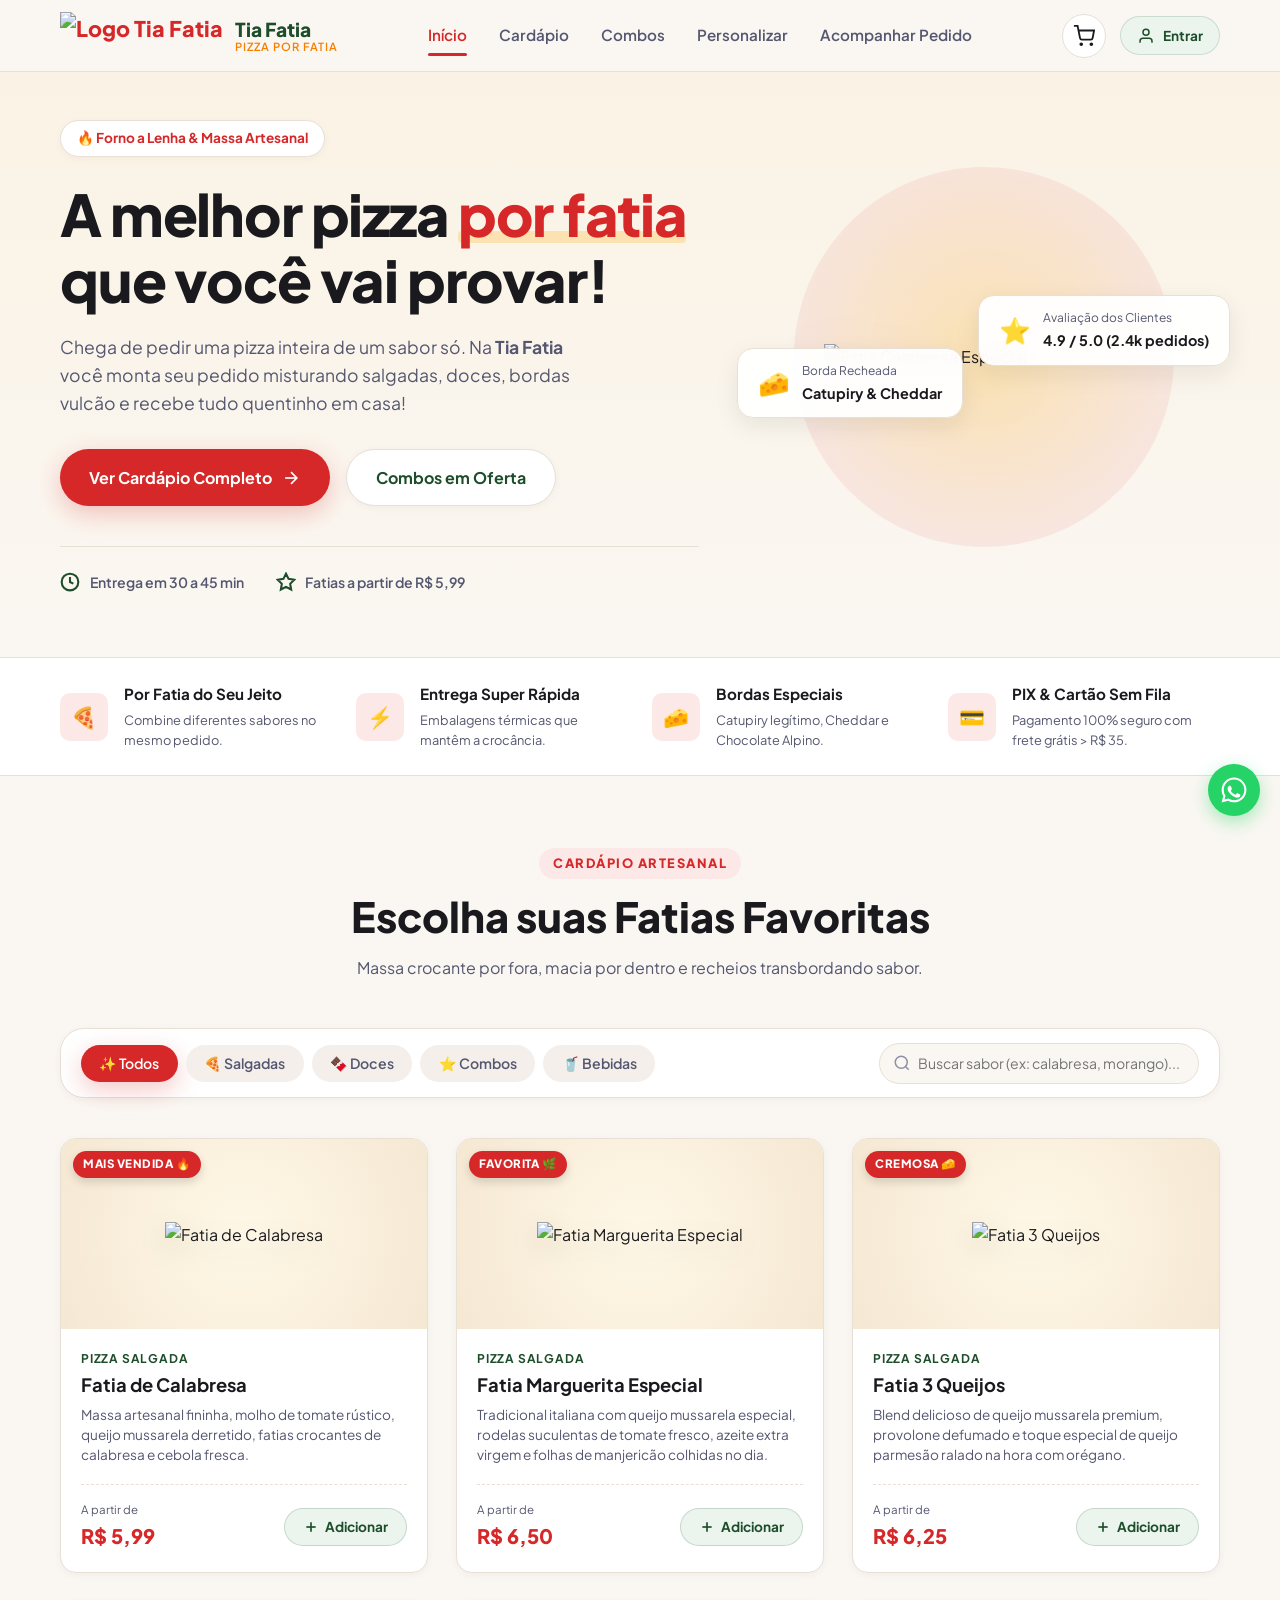
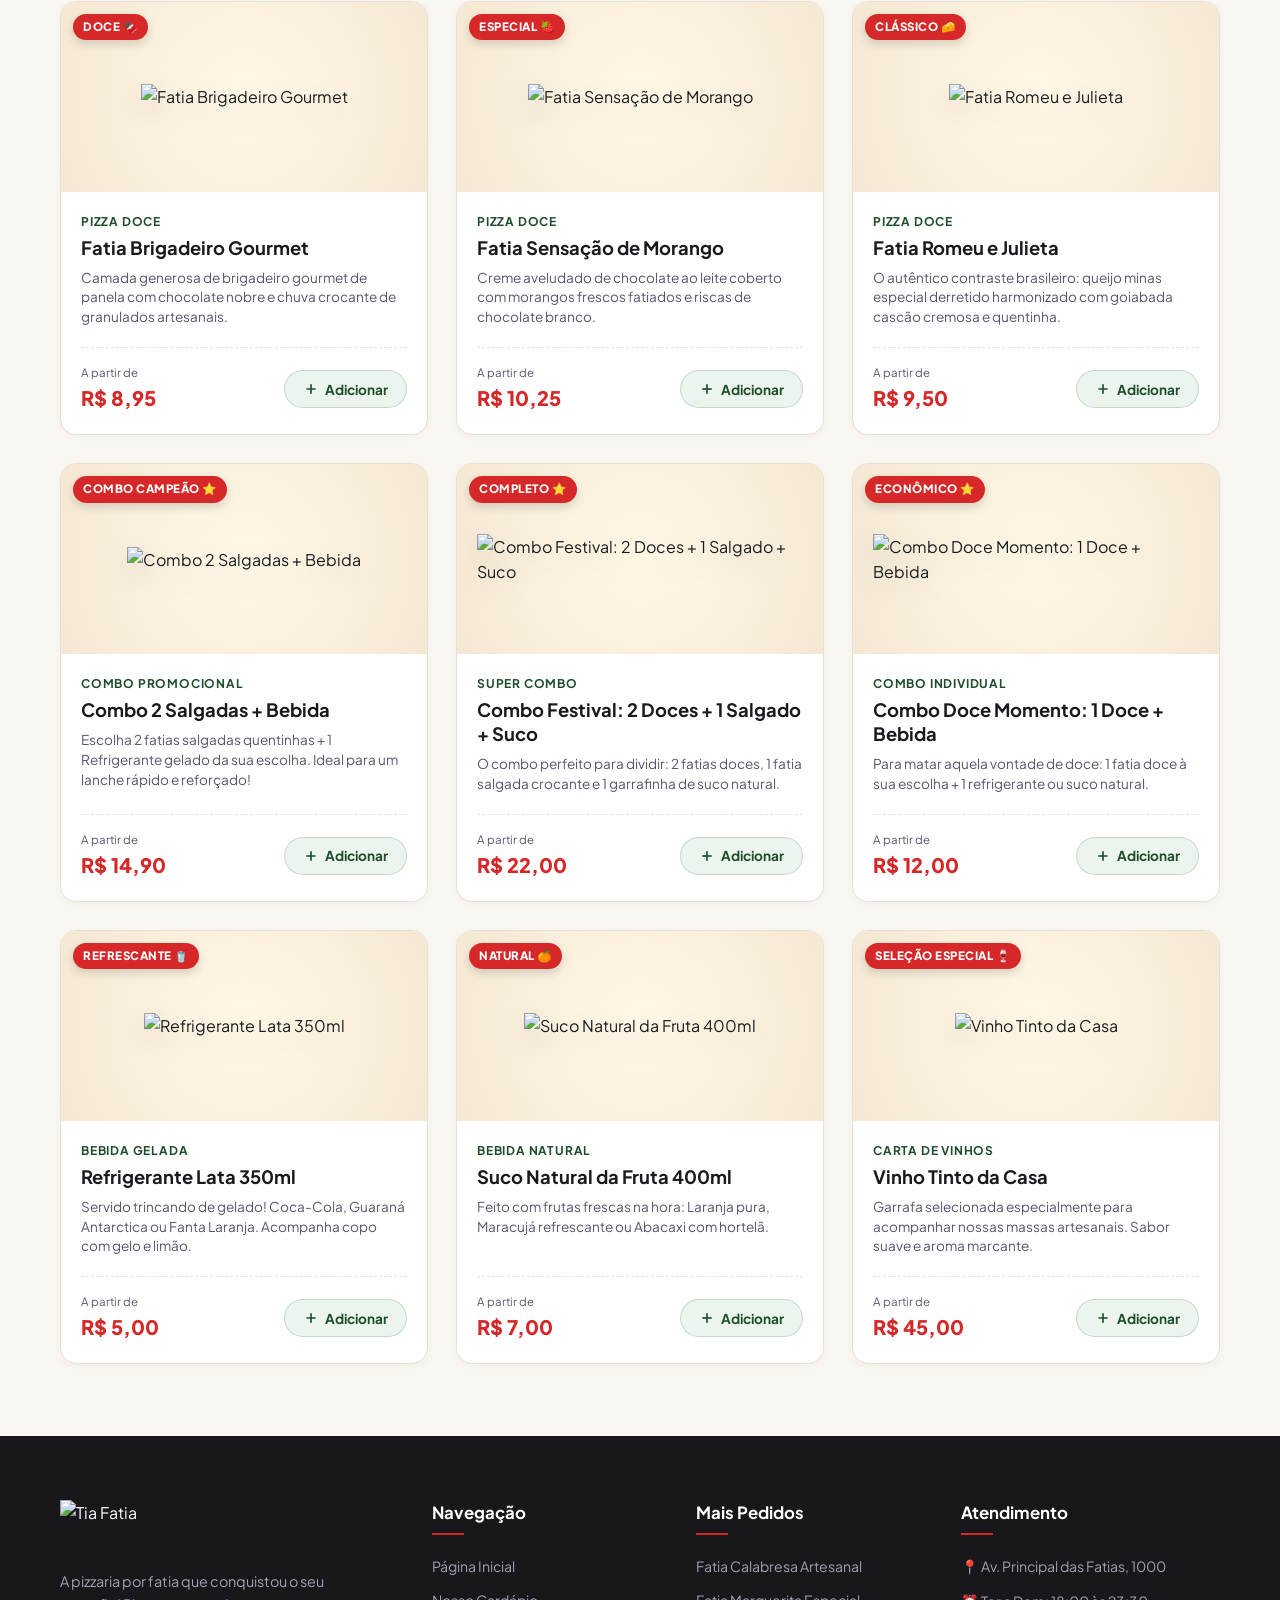
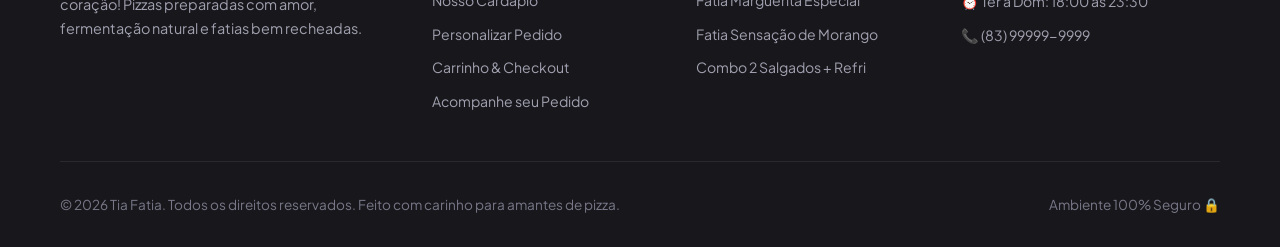
==== index.html @ 49b5a7ed "versão 2.0" ====
<!DOCTYPE html>
<html lang="pt-BR">
<head>
    <meta charset="UTF-8">
    <meta name="viewport" content="width=device-width, initial-scale=1.0, maximum-scale=5.0">
    <meta name="theme-color" content="#D62828">
    <meta name="description" content="Tia Fatia - A melhor pizza vendida por fatia! Prática, saborosa e com ingredientes selecionados. Peça online!">
    
    <title>Tia Fatia 🍕 | Pizzaria por Fatia Artesanal</title>
    
    <!-- Favicon Original Preservado -->
    <link rel="icon" href="img/Tia-fatia-logo.png" type="image/png">
    
    <!-- Google Fonts -->
    <link rel="preconnect" href="https://fonts.googleapis.com">
    <link rel="preconnect" href="https://fonts.gstatic.com" crossorigin>
    <link href="https://fonts.googleapis.com/css2?family=Plus+Jakarta+Sans:wght@400;500;600;700;800&family=Playfair+Display:wght@700&display=swap" rel="stylesheet">
    
    <!-- Estilos do Novo Design System -->
    <link rel="stylesheet" href="style.css">
</head>
<body>

    <!-- NAVBAR HEADER MODERNA (STICKY & GLASS) -->
    <header class="header-nav">
        <div class="nav-container">
            <!-- Brand / Logo Original -->
            <a href="index.html" class="nav-brand">
                <img src="img/logoS.png" alt="Logo Tia Fatia" class="brand-logo">
                <span>
                    Tia Fatia
                    <small>Pizza por Fatia</small>
                </span>
            </a>

            <!-- Navegação Desktop -->
            <nav class="nav-links">
                <a href="#inicio" class="active">Início</a>
                <a href="#cardapio">Cardápio</a>
                <a href="#combos">Combos</a>
                <a href="pedido.html">Personalizar</a>
                <a href="entregas.html">Acompanhar Pedido</a>
            </nav>

            <!-- Ações: Carrinho & Login -->
            <div class="nav-actions">
                <!-- Botão de Carrinho com Badge Reativo -->
                <button class="btn-icon" onclick="toggleCartDrawer()" title="Ver Carrinho" aria-label="Abrir Carrinho">
                    <svg width="22" height="22" viewBox="0 0 24 24" fill="none" stroke="currentColor" stroke-width="2">
                        <circle cx="9" cy="21" r="1"></circle>
                        <circle cx="20" cy="21" r="1"></circle>
                        <path d="M1 1h4l2.68 13.39a2 2 0 0 0 2 1.61h9.72a2 2 0 0 0 2-1.61L23 6H6"></path>
                    </svg>
                    <span class="cart-badge" style="display: none;">0</span>
                </button>

                <!-- Botão de Login / Usuário -->
                <a href="login.html" id="navUserBtn" class="btn-user-profile">
                    <svg width="18" height="18" viewBox="0 0 24 24" fill="none" stroke="currentColor" stroke-width="2">
                        <path d="M20 21v-2a4 4 0 0 0-4-4H8a4 4 0 0 0-4 4v2"></path>
                        <circle cx="12" cy="7" r="4"></circle>
                    </svg>
                    <span>Entrar</span>
                </a>
            </div>
        </div>
    </header>

    <!-- HERO SECTION MODERNA & VIBRANTE -->
    <section class="hero-section" id="inicio">
        <div class="container">
            <div class="hero-grid">
                <!-- Coluna de Texto e Chamadas -->
                <div class="hero-content">
                    <div class="hero-badge">
                        <span>🔥 Forno a Lenha & Massa Artesanal</span>
                    </div>
                    <h1 class="hero-title">
                        A melhor pizza <span class="highlight">por fatia</span> que você vai provar!
                    </h1>
                    <p class="hero-subtitle">
                        Chega de pedir uma pizza inteira de um sabor só. Na <strong>Tia Fatia</strong> você monta seu pedido misturando salgadas, doces, bordas vulcão e recebe tudo quentinho em casa!
                    </p>
                    <div class="hero-buttons">
                        <a href="#cardapio" class="btn-primary">
                            <span>Ver Cardápio Completo</span>
                            <svg width="20" height="20" viewBox="0 0 24 24" fill="none" stroke="currentColor" stroke-width="2">
                                <line x1="5" y1="12" x2="19" y2="12"></line>
                                <polyline points="12 5 19 12 12 19"></polyline>
                            </svg>
                        </a>
                        <a href="#combos" class="btn-secondary">
                            <span>Combos em Oferta</span>
                        </a>
                    </div>
                    <div class="hero-features">
                        <div class="hero-feature-item">
                            <svg width="20" height="20" viewBox="0 0 24 24" fill="none" stroke="currentColor" stroke-width="2.5">
                                <circle cx="12" cy="12" r="10"></circle>
                                <polyline points="12 6 12 12 16 14"></polyline>
                            </svg>
                            <span>Entrega em 30 a 45 min</span>
                        </div>
                        <div class="hero-feature-item">
                            <svg width="20" height="20" viewBox="0 0 24 24" fill="none" stroke="currentColor" stroke-width="2.5">
                                <path d="M12 2l3.09 6.26L22 9.27l-5 4.87 1.18 6.88L12 17.77l-6.18 3.25L7 14.14 2 9.27l6.91-1.01L12 2z"></path>
                            </svg>
                            <span>Fatias a partir de R$ 5,99</span>
                        </div>
                    </div>
                </div>

                <!-- Coluna Visual com Animação da Logo e Fatia -->
                <div class="hero-image-wrap">
                    <div class="hero-circle-bg"></div>
                    <img src="img/fatia_calabresa.png" alt="Fatia Calabresa Especial" class="hero-main-img">
                    
                    <!-- Cards Flutuantes com Micro-Interações -->
                    <div class="floating-card card-1">
                        <span class="floating-card-icon">🧀</span>
                        <div class="floating-card-text">
                            <p>Borda Recheada</p>
                            <strong>Catupiry & Cheddar</strong>
                        </div>
                    </div>

                    <div class="floating-card card-2">
                        <span class="floating-card-icon">⭐</span>
                        <div class="floating-card-text">
                            <p>Avaliação dos Clientes</p>
                            <strong>4.9 / 5.0 (2.4k pedidos)</strong>
                        </div>
                    </div>
                </div>
            </div>
        </div>
    </section>

    <!-- BARRA DE DIFERENCIAIS / BENEFÍCIOS -->
    <section class="benefits-bar">
        <div class="container">
            <div class="benefits-grid">
                <div class="benefit-card">
                    <div class="benefit-icon">🍕</div>
                    <div class="benefit-info">
                        <h4>Por Fatia do Seu Jeito</h4>
                        <p>Combine diferentes sabores no mesmo pedido.</p>
                    </div>
                </div>
                <div class="benefit-card">
                    <div class="benefit-icon">⚡</div>
                    <div class="benefit-info">
                        <h4>Entrega Super Rápida</h4>
                        <p>Embalagens térmicas que mantêm a crocância.</p>
                    </div>
                </div>
                <div class="benefit-card">
                    <div class="benefit-icon">🧀</div>
                    <div class="benefit-info">
                        <h4>Bordas Especiais</h4>
                        <p>Catupiry legítimo, Cheddar e Chocolate Alpino.</p>
                    </div>
                </div>
                <div class="benefit-card">
                    <div class="benefit-icon">💳</div>
                    <div class="benefit-info">
                        <h4>PIX & Cartão Sem Fila</h4>
                        <p>Pagamento 100% seguro com frete grátis > R$ 35.</p>
                    </div>
                </div>
            </div>
        </div>
    </section>

    <!-- SEÇÃO PRINCIPAL DO CARDÁPIO & FILTROS -->
    <section class="menu-section" id="cardapio">
        <div class="container">
            <div class="section-header">
                <span class="section-tag">Cardápio Artesanal</span>
                <h2 class="section-title">Escolha suas Fatias Favoritas</h2>
                <p class="section-desc">Massa crocante por fora, macia por dentro e recheios transbordando sabor.</p>
            </div>

            <!-- Controles do Cardápio: Categorias & Live Search -->
            <div class="menu-controls">
                <div class="category-tabs">
                    <button class="tab-btn active" data-category="todos">
                        <span>✨ Todos</span>
                    </button>
                    <button class="tab-btn" data-category="salgadas">
                        <span>🍕 Salgadas</span>
                    </button>
                    <button class="tab-btn" data-category="doces">
                        <span>🍫 Doces</span>
                    </button>
                    <button class="tab-btn" data-category="combos" id="combos">
                        <span>⭐ Combos</span>
                    </button>
                    <button class="tab-btn" data-category="bebidas">
                        <span>🥤 Bebidas</span>
                    </button>
                </div>

                <div class="search-box">
                    <svg class="search-icon" width="18" height="18" viewBox="0 0 24 24" fill="none" stroke="currentColor" stroke-width="2">
                        <circle cx="11" cy="11" r="8"></circle>
                        <line x1="21" y1="21" x2="16.65" y2="16.65"></line>
                    </svg>
                    <input type="text" id="searchMenuInput" placeholder="Buscar sabor (ex: calabresa, morango)..." aria-label="Buscar sabor">
                </div>
            </div>

            <!-- Grade de Produtos Dinâmica -->
            <div class="products-grid" id="productsGrid">
                <!-- Renderizado dinamicamente via app.js -->
            </div>
        </div>
    </section>

    <!-- MODAL DE CUSTOMIZAÇÃO DO PRODUTO (BORDA, ADICIONAIS, ETC) -->
    <div class="modal-overlay" id="productModalOverlay">
        <div class="modal-content-card">
            <!-- Cabeçalho do Modal -->
            <div class="modal-header">
                <h3>Personalizar Fatia</h3>
                <button class="btn-close-modal" onclick="closeProductCustomModal()" aria-label="Fechar Modal">✕</button>
            </div>

            <!-- Conteúdo Scrollável -->
            <div class="modal-body-scroll">
                <!-- Resumo do Produto Selecionado -->
                <div class="modal-product-summary">
                    <img id="modalProductImg" src="img/fatia_calabresa.png" alt="Produto" class="modal-product-img">
                    <div class="modal-product-details">
                        <h4 id="modalProductName">Nome do Produto</h4>
                        <p id="modalProductDesc">Descrição dos ingredientes da fatia.</p>
                        <span class="price" id="modalBasePrice">R$ 0,00</span>
                    </div>
                </div>

                <!-- Campos de Personalização exclusivos para Pizzas -->
                <div id="pizzaCustomFields">
                    <!-- Escolha de Borda -->
                    <div class="custom-section">
                        <div class="custom-section-title">
                            <strong>1. Escolha a Borda</strong>
                            <span>Obrigatório</span>
                        </div>
                        <div class="options-list" id="borderOptionsList">
                            <!-- Injetado dinamicamente -->
                        </div>
                    </div>

                    <!-- Escolha de Adicionais Extras -->
                    <div class="custom-section">
                        <div class="custom-section-title">
                            <strong>2. Adicionais Extras</strong>
                            <span>Opcional</span>
                        </div>
                        <div class="options-list additionals-grid" id="additionalsOptionsList">
                            <!-- Injetado dinamicamente -->
                        </div>
                    </div>

                    <!-- Molho de Acompanhamento Cortesia -->
                    <div class="custom-section">
                        <div class="custom-section-title">
                            <strong>3. Molho de Acompanhamento</strong>
                            <span>Cortesia da Casa</span>
                        </div>
                        <div class="options-list" id="sauceOptionsList">
                            <!-- Injetado dinamicamente -->
                        </div>
                    </div>
                </div>

                <!-- Observações -->
                <div class="custom-section">
                    <div class="custom-section-title">
                        <strong>Observações para a Cozinha</strong>
                        <span>Opcional</span>
                    </div>
                    <textarea class="textarea-notes" id="modalNotes" placeholder="Ex: Fatia bem assadinha, tirar a cebola, etc."></textarea>
                </div>
            </div>

            <!-- Rodapé do Modal com Contador e Botão de Adicionar -->
            <div class="modal-footer">
                <div class="qty-control">
                    <button class="qty-btn" onclick="changeCustomQty(-1)">-</button>
                    <span class="qty-number" id="modalCustomQty">1</span>
                    <button class="qty-btn" onclick="changeCustomQty(1)">+</button>
                </div>
                <button class="btn-add-modal" onclick="confirmAddCustomProduct()">
                    <span>Adicionar ao Pedido</span>
                    <strong id="modalAddBtnPrice">R$ 0,00</strong>
                </button>
            </div>
        </div>
    </div>

    <!-- DRAWER LATERAL DO CARRINHO (CART DRAWER) -->
    <div class="cart-drawer-overlay" id="cartDrawerOverlay" onclick="if(event.target === this) toggleCartDrawer()">
        <div class="cart-drawer">
            <!-- Cabeçalho do Drawer -->
            <div class="drawer-header">
                <h3>
                    <svg width="24" height="24" viewBox="0 0 24 24" fill="none" stroke="currentColor" stroke-width="2">
                        <circle cx="9" cy="21" r="1"></circle>
                        <circle cx="20" cy="21" r="1"></circle>
                        <path d="M1 1h4l2.68 13.39a2 2 0 0 0 2 1.61h9.72a2 2 0 0 0 2-1.61L23 6H6"></path>
                    </svg>
                    Seu Pedido
                </h3>
                <button class="btn-close-modal" onclick="toggleCartDrawer()">✕</button>
            </div>

            <!-- Barra de Frete Grátis -->
            <div class="free-shipping-bar">
                <div id="drawerFreeShippingText">Faltam <strong>R$ 35,00</strong> para Frete Grátis!</div>
                <div class="free-shipping-progress">
                    <div class="free-shipping-fill" id="drawerFreeShippingFill" style="width: 0%;"></div>
                </div>
            </div>

            <!-- Lista de Itens do Carrinho -->
            <div class="drawer-items-list" id="drawerCartItems">
                <!-- Injetado dinamicamente -->
            </div>

            <!-- Rodapé com Subtotal e Botão para Finalizar -->
            <div class="drawer-footer">
                <div class="drawer-summary-row">
                    <span>Subtotal:</span>
                    <strong id="drawerSubtotal">R$ 0,00</strong>
                </div>
                <div class="drawer-summary-row total">
                    <span>Total Estimado:</span>
                    <span class="price" id="drawerTotal">R$ 0,00</span>
                </div>
                <a href="carrinho.html" class="btn-checkout-drawer">
                    <span>Avançar para Pagamento</span>
                    <svg width="20" height="20" viewBox="0 0 24 24" fill="none" stroke="currentColor" stroke-width="2">
                        <line x1="5" y1="12" x2="19" y2="12"></line>
                        <polyline points="12 5 19 12 12 19"></polyline>
                    </svg>
                </a>
            </div>
        </div>
    </div>

    <!-- BOTÃO FLUTUANTE WHATSAPP -->
    <a href="https://api.whatsapp.com/send?phone=5583999999999&text=Ol%C3%A1%2C%20gostaria%20de%20fazer%20um%20pedido%20na%20Tia%20Fatia!" target="_blank" class="whatsapp-float-btn" title="Falar no WhatsApp" aria-label="Atendimento WhatsApp">
        <svg width="30" height="30" viewBox="0 0 24 24" fill="currentColor">
            <path d="M12.04 2c-5.46 0-9.91 4.45-9.91 9.91 0 1.75.46 3.45 1.32 4.95L2.05 22l5.25-1.38c1.45.79 3.08 1.21 4.74 1.21 5.46 0 9.91-4.45 9.91-9.91 0-2.65-1.03-5.14-2.9-7.01A9.816 9.816 0 0 0 12.04 2m.01 1.67c2.2 0 4.26.86 5.82 2.42a8.225 8.225 0 0 1 2.41 5.83c0 4.54-3.7 8.24-8.24 8.24-1.48 0-2.93-.4-4.2-1.15l-.3-.18-3.12.82.83-3.04-.2-.31a8.196 8.196 0 0 1-1.26-4.38c0-4.54 3.7-8.24 8.24-8.24m4.52 11.66c-.25-.13-1.47-.72-1.7-.81-.23-.09-.39-.13-.56.13-.17.25-.64.81-.79.98-.14.17-.29.19-.54.06-.25-.13-1.06-.39-2.02-1.24-.75-.67-1.25-1.49-1.4-1.74-.15-.25-.02-.39.11-.51.11-.11.25-.29.37-.43.13-.15.17-.25.25-.42.08-.17.04-.31-.02-.44-.06-.13-.56-1.35-.77-1.85-.2-.49-.41-.42-.56-.43h-.48c-.17 0-.44.06-.67.31-.23.25-.88.86-.88 2.1s.9 2.44 1.03 2.61c.13.17 1.77 2.7 4.29 3.79.6.26 1.07.41 1.43.53.6.19 1.15.16 1.58.1.48-.07 1.47-.6 1.68-1.18.21-.58.21-1.07.15-1.18-.06-.11-.23-.17-.48-.3z"/>
        </svg>
    </a>

    <!-- BARRA DE NAVEGAÇÃO INFERIOR PARA MOBILE (APP STYLE) -->
    <div class="mobile-bottom-bar">
        <div class="mobile-bottom-nav">
            <a href="index.html" class="mobile-nav-item active">
                <svg width="22" height="22" viewBox="0 0 24 24" fill="none" stroke="currentColor" stroke-width="2">
                    <path d="M3 9l9-7 9 7v11a2 2 0 0 1-2 2H5a2 2 0 0 1-2-2z"></path>
                    <polyline points="9 22 9 12 15 12 15 22"></polyline>
                </svg>
                <span>Início</span>
            </a>
            <a href="#cardapio" class="mobile-nav-item">
                <svg width="22" height="22" viewBox="0 0 24 24" fill="none" stroke="currentColor" stroke-width="2">
                    <circle cx="12" cy="12" r="10"></circle>
                    <polygon points="12 8 8 12 12 16 16 12 12 8"></polygon>
                </svg>
                <span>Cardápio</span>
            </a>
            <button class="mobile-nav-item" onclick="toggleCartDrawer()">
                <svg width="22" height="22" viewBox="0 0 24 24" fill="none" stroke="currentColor" stroke-width="2">
                    <circle cx="9" cy="21" r="1"></circle>
                    <circle cx="20" cy="21" r="1"></circle>
                    <path d="M1 1h4l2.68 13.39a2 2 0 0 0 2 1.61h9.72a2 2 0 0 0 2-1.61L23 6H6"></path>
                </svg>
                <span class="mobile-cart-badge" style="display: none;">0</span>
                <span>Carrinho</span>
            </button>
            <a href="entregas.html" class="mobile-nav-item">
                <svg width="22" height="22" viewBox="0 0 24 24" fill="none" stroke="currentColor" stroke-width="2">
                    <rect x="1" y="3" width="15" height="13"></rect>
                    <polygon points="16 8 20 8 23 11 23 16 16 16 16 8"></polygon>
                    <circle cx="5.5" cy="18.5" r="2.5"></circle>
                    <circle cx="18.5" cy="18.5" r="2.5"></circle>
                </svg>
                <span>Entregas</span>
            </a>
            <a href="login.html" class="mobile-nav-item">
                <svg width="22" height="22" viewBox="0 0 24 24" fill="none" stroke="currentColor" stroke-width="2">
                    <path d="M20 21v-2a4 4 0 0 0-4-4H8a4 4 0 0 0-4 4v2"></path>
                    <circle cx="12" cy="7" r="4"></circle>
                </svg>
                <span>Perfil</span>
            </a>
        </div>
    </div>

    <!-- FOOTER MODERNO -->
    <footer class="main-footer">
        <div class="container">
            <div class="footer-grid">
                <!-- Coluna Sobre & Logo Original -->
                <div class="footer-about">
                    <img src="img/TIA-FATIA-LOGO_TITLE.png" alt="Tia Fatia" class="footer-logo">
                    <p>
                        A pizzaria por fatia que conquistou o seu coração! Pizzas preparadas com amor, fermentação natural e fatias bem recheadas.
                    </p>
                </div>

                <!-- Coluna Links Rápidos -->
                <div class="footer-col">
                    <h4>Navegação</h4>
                    <div class="footer-links">
                        <a href="index.html">Página Inicial</a>
                        <a href="#cardapio">Nosso Cardápio</a>
                        <a href="pedido.html">Personalizar Pedido</a>
                        <a href="carrinho.html">Carrinho & Checkout</a>
                        <a href="entregas.html">Acompanhe seu Pedido</a>
                    </div>
                </div>

                <!-- Coluna Sabores Populares -->
                <div class="footer-col">
                    <h4>Mais Pedidos</h4>
                    <div class="footer-links">
                        <a href="#cardapio">Fatia Calabresa Artesanal</a>
                        <a href="#cardapio">Fatia Marguerita Especial</a>
                        <a href="#cardapio">Fatia Sensação de Morango</a>
                        <a href="#cardapio">Combo 2 Salgados + Refri</a>
                    </div>
                </div>

                <!-- Coluna Contato & Horários -->
                <div class="footer-col">
                    <h4>Atendimento</h4>
                    <div class="footer-contact-item">
                        <span>📍 Av. Principal das Fatias, 1000</span>
                    </div>
                    <div class="footer-contact-item">
                        <span>⏰ Ter a Dom: 18:00 às 23:30</span>
                    </div>
                    <div class="footer-contact-item">
                        <span>📞 (83) 99999-9999</span>
                    </div>
                </div>
            </div>

            <div class="footer-bottom">
                <p>&copy; 2026 Tia Fatia. Todos os direitos reservados. Feito com carinho para amantes de pizza.</p>
                <p>Ambiente 100% Seguro 🔒</p>
            </div>
        </div>
    </footer>

    <!-- Scripts do Novo Sistema -->
    <script src="app.js"></script>
    <script src="script.js"></script>
</body>
</html>
---- style.css ----
/* ==========================================================================
   TIA FATIA - DESIGN SYSTEM & ESTILOS GERAIS
   Versão 2.0 - Remodelagem Completa, Responsiva e Moderna
   ========================================================================== */

@import url('https://fonts.googleapis.com/css2?family=Plus+Jakarta+Sans:wght@300;400;500;600;700;800&family=Playfair+Display:ital,wght@0,700;1,700&display=swap');

/* --- VARIÁVEIS DO SISTEMA DE DESIGN --- */
:root {
    --primary: #D62828;          /* Vermelho Tomate Vibrante */
    --primary-hover: #B71C1C;
    --primary-light: #FDE8E8;
    --primary-glow: rgba(214, 40, 40, 0.25);
    
    --secondary: #1E4D2B;        /* Verde Manjericão Clássico da Marca */
    --secondary-hover: #14361E;
    --secondary-light: #EBF5EE;
    
    --accent: #F77F00;           /* Laranja Forno Artesanal */
    --accent-gold: #FCBF49;      /* Amarelo Queijo Dourado */
    --accent-light: #FFF8E7;

    --dark: #1A1A1E;
    --dark-muted: #555770;
    --dark-light: #8E90A6;
    
    --bg-page: #FAF7F2;          /* Fundo Bege Quente Gourmet */
    --bg-card: #FFFFFF;
    --bg-card-alt: #F4EFEA;
    --border: #E8DFD5;
    --border-light: #F2ECE4;
    
    --success: #2A9D8F;
    --warning: #E76F51;
    --info: #457B9D;

    --radius-xs: 6px;
    --radius-sm: 10px;
    --radius-md: 16px;
    --radius-lg: 24px;
    --radius-full: 9999px;

    --shadow-sm: 0 2px 8px rgba(30, 20, 15, 0.04);
    --shadow-md: 0 8px 24px rgba(30, 20, 15, 0.08);
    --shadow-lg: 0 16px 40px rgba(30, 20, 15, 0.12);
    --shadow-glow: 0 8px 24px var(--primary-glow);

    --font-heading: 'Plus Jakarta Sans', sans-serif;
    --font-serif: 'Playfair Display', serif;
    --font-body: 'Plus Jakarta Sans', sans-serif;

    --transition: all 0.28s cubic-bezier(0.2, 0.8, 0.2, 1);
    --nav-height: 72px;
}

/* --- RESET & BASE --- */
*, *::before, *::after {
    box-sizing: border-box;
    margin: 0;
    padding: 0;
}

html {
    scroll-behavior: smooth;
    font-size: 16px;
    -webkit-text-size-adjust: 100%;
}

body {
    font-family: var(--font-body);
    background-color: var(--bg-page);
    color: var(--dark);
    line-height: 1.6;
    overflow-x: hidden;
    min-height: 100vh;
    display: flex;
    flex-direction: column;
}

img {
    max-width: 100%;
    height: auto;
    display: block;
}

a {
    color: inherit;
    text-decoration: none;
    transition: var(--transition);
}

button, input, select, textarea {
    font-family: inherit;
    font-size: 1rem;
    border: none;
    outline: none;
}

button {
    cursor: pointer;
    background: none;
    transition: var(--transition);
}

ul, ol {
    list-style: none;
}

/* Container Responsivo */
.container {
    width: 100%;
    max-width: 1200px;
    margin: 0 auto;
    padding: 0 1.25rem;
}

/* --- NAVBAR HEADER MODERNA (STICKY & BLUR) --- */
.header-nav {
    position: sticky;
    top: 0;
    z-index: 1000;
    height: var(--nav-height);
    background: rgba(250, 247, 242, 0.92);
    backdrop-filter: blur(14px);
    -webkit-backdrop-filter: blur(14px);
    border-bottom: 1px solid var(--border);
    transition: var(--transition);
}

.header-nav.scrolled {
    background: rgba(255, 255, 255, 0.98);
    box-shadow: var(--shadow-sm);
}

.nav-container {
    display: flex;
    align-items: center;
    justify-content: space-between;
    height: 100%;
    max-width: 1200px;
    margin: 0 auto;
    padding: 0 1.25rem;
}

.nav-brand {
    display: flex;
    align-items: center;
    gap: 0.75rem;
    font-weight: 800;
    font-size: 1.35rem;
    color: var(--primary);
}

.nav-brand .brand-logo {
    height: 48px;
    width: auto;
    object-fit: contain;
    transition: transform 0.4s cubic-bezier(0.34, 1.56, 0.64, 1);
}

.nav-brand:hover .brand-logo {
    transform: rotate(-8deg) scale(1.08);
}

.nav-brand span {
    color: var(--secondary);
    display: flex;
    flex-direction: column;
    line-height: 1.1;
    font-size: 1.2rem;
}

.nav-brand span small {
    font-size: 0.7rem;
    font-weight: 600;
    color: var(--accent);
    text-transform: uppercase;
    letter-spacing: 1px;
}

/* Links Desktop */
.nav-links {
    display: flex;
    align-items: center;
    gap: 2rem;
}

.nav-links a {
    font-weight: 600;
    color: var(--dark-muted);
    position: relative;
    padding: 0.5rem 0;
    font-size: 0.95rem;
}

.nav-links a::after {
    content: '';
    position: absolute;
    bottom: 0;
    left: 0;
    width: 0%;
    height: 3px;
    background: var(--primary);
    border-radius: var(--radius-full);
    transition: var(--transition);
}

.nav-links a:hover,
.nav-links a.active {
    color: var(--primary);
}

.nav-links a:hover::after,
.nav-links a.active::after {
    width: 100%;
}

/* Ações da Nav (Carrinho, Busca, Usuário) */
.nav-actions {
    display: flex;
    align-items: center;
    gap: 0.85rem;
}

.btn-icon {
    position: relative;
    display: flex;
    align-items: center;
    justify-content: center;
    width: 44px;
    height: 44px;
    border-radius: var(--radius-full);
    background: var(--bg-card);
    border: 1px solid var(--border);
    color: var(--dark);
    transition: var(--transition);
}

.btn-icon:hover {
    background: var(--primary-light);
    border-color: var(--primary);
    color: var(--primary);
    transform: translateY(-2px);
}

.cart-badge {
    position: absolute;
    top: -4px;
    right: -4px;
    background: var(--primary);
    color: #fff;
    font-size: 0.75rem;
    font-weight: 700;
    height: 20px;
    min-width: 20px;
    padding: 0 5px;
    border-radius: var(--radius-full);
    display: flex;
    align-items: center;
    justify-content: center;
    border: 2px solid #fff;
    animation: badgePop 0.3s cubic-bezier(0.34, 1.56, 0.64, 1);
}

@keyframes badgePop {
    0% { transform: scale(0); }
    80% { transform: scale(1.25); }
    100% { transform: scale(1); }
}

.btn-user-profile {
    display: flex;
    align-items: center;
    gap: 0.5rem;
    padding: 0.5rem 1rem;
    background: var(--secondary-light);
    color: var(--secondary);
    border-radius: var(--radius-full);
    font-weight: 700;
    font-size: 0.85rem;
    border: 1px solid rgba(30, 77, 43, 0.15);
}

.btn-user-profile:hover {
    background: var(--secondary);
    color: #fff;
}

/* --- HERO SECTION --- */
.hero-section {
    padding: 3rem 0 4rem;
    position: relative;
    overflow: hidden;
    background: linear-gradient(180deg, rgba(252, 191, 73, 0.08) 0%, rgba(250, 247, 242, 0) 100%);
}

.hero-grid {
    display: grid;
    grid-template-columns: 1.15fr 0.85fr;
    align-items: center;
    gap: 3rem;
}

.hero-badge {
    display: inline-flex;
    align-items: center;
    gap: 0.5rem;
    background: #FFF;
    border: 1px solid var(--border);
    padding: 0.4rem 1rem;
    border-radius: var(--radius-full);
    font-size: 0.85rem;
    font-weight: 700;
    color: var(--primary);
    box-shadow: var(--shadow-sm);
    margin-bottom: 1.5rem;
}

.hero-title {
    font-size: clamp(2.2rem, 5vw, 3.6rem);
    font-weight: 800;
    line-height: 1.15;
    color: var(--dark);
    margin-bottom: 1.25rem;
    letter-spacing: -0.02em;
}

.hero-title .highlight {
    color: var(--primary);
    position: relative;
    display: inline-block;
}

.hero-title .highlight::after {
    content: '';
    position: absolute;
    bottom: 4px;
    left: 0;
    width: 100%;
    height: 12px;
    background: var(--accent-gold);
    opacity: 0.35;
    z-index: -1;
    border-radius: 4px;
}

.hero-subtitle {
    font-size: 1.1rem;
    color: var(--dark-muted);
    margin-bottom: 2rem;
    max-width: 540px;
}

.hero-buttons {
    display: flex;
    flex-wrap: wrap;
    gap: 1rem;
    margin-bottom: 2.5rem;
}

.btn-primary {
    display: inline-flex;
    align-items: center;
    justify-content: center;
    gap: 0.6rem;
    background: var(--primary);
    color: #fff;
    padding: 0.9rem 1.8rem;
    border-radius: var(--radius-full);
    font-weight: 700;
    font-size: 1rem;
    box-shadow: var(--shadow-glow);
    transition: var(--transition);
}

.btn-primary:hover {
    background: var(--primary-hover);
    transform: translateY(-3px);
    box-shadow: 0 12px 28px rgba(214, 40, 40, 0.35);
}

.btn-secondary {
    display: inline-flex;
    align-items: center;
    justify-content: center;
    gap: 0.6rem;
    background: #fff;
    color: var(--secondary);
    border: 1px solid var(--border);
    padding: 0.9rem 1.8rem;
    border-radius: var(--radius-full);
    font-weight: 700;
    font-size: 1rem;
    box-shadow: var(--shadow-sm);
    transition: var(--transition);
}

.btn-secondary:hover {
    border-color: var(--secondary);
    background: var(--secondary-light);
    transform: translateY(-3px);
}

.hero-features {
    display: flex;
    gap: 2rem;
    padding-top: 1.5rem;
    border-top: 1px solid var(--border);
}

.hero-feature-item {
    display: flex;
    align-items: center;
    gap: 0.6rem;
    font-size: 0.88rem;
    font-weight: 600;
    color: var(--dark-muted);
}

.hero-feature-item svg {
    color: var(--secondary);
    flex-shrink: 0;
}

/* Imagem Destaque do Hero */
.hero-image-wrap {
    position: relative;
    display: flex;
    justify-content: center;
    align-items: center;
}

.hero-circle-bg {
    position: absolute;
    width: 380px;
    height: 380px;
    border-radius: 50%;
    background: radial-gradient(circle, rgba(252, 191, 73, 0.35) 0%, rgba(214, 40, 40, 0.08) 70%, transparent 100%);
    z-index: 0;
    animation: pulseCircle 4s ease-in-out infinite alternate;
}

@keyframes pulseCircle {
    0% { transform: scale(0.95); opacity: 0.7; }
    100% { transform: scale(1.08); opacity: 1; }
}

.hero-main-img {
    position: relative;
    z-index: 1;
    width: 320px;
    height: auto;
    filter: drop-shadow(0 20px 30px rgba(0, 0, 0, 0.18));
    animation: floatImage 4s ease-in-out infinite;
}

@keyframes floatImage {
    0%, 100% { transform: translateY(0px) rotate(0deg); }
    50% { transform: translateY(-12px) rotate(2deg); }
}

.floating-card {
    position: absolute;
    z-index: 2;
    background: rgba(255, 255, 255, 0.95);
    backdrop-filter: blur(10px);
    border: 1px solid var(--border);
    padding: 0.75rem 1.25rem;
    border-radius: var(--radius-md);
    box-shadow: var(--shadow-md);
    display: flex;
    align-items: center;
    gap: 0.75rem;
    animation: floatCard 5s ease-in-out infinite;
}

.floating-card.card-1 {
    top: 15%;
    left: -10px;
    animation-delay: 0.5s;
}

.floating-card.card-2 {
    bottom: 15%;
    right: -10px;
    animation-delay: 1.5s;
}

@keyframes floatCard {
    0%, 100% { transform: translateY(0); }
    50% { transform: translateY(-8px); }
}

.floating-card-icon {
    font-size: 1.6rem;
}

.floating-card-text p {
    font-size: 0.75rem;
    color: var(--dark-muted);
    margin: 0;
}

.floating-card-text strong {
    font-size: 0.9rem;
    color: var(--dark);
}

/* --- BANNER DE DESTAQUES / BENEFÍCIOS --- */
.benefits-bar {
    background: #FFF;
    border-top: 1px solid var(--border);
    border-bottom: 1px solid var(--border);
    padding: 1.5rem 0;
}

.benefits-grid {
    display: grid;
    grid-template-columns: repeat(4, 1fr);
    gap: 1.5rem;
}

.benefit-card {
    display: flex;
    align-items: center;
    gap: 1rem;
}

.benefit-icon {
    width: 48px;
    height: 48px;
    border-radius: var(--radius-sm);
    background: var(--primary-light);
    color: var(--primary);
    display: flex;
    align-items: center;
    justify-content: center;
    font-size: 1.3rem;
    flex-shrink: 0;
}

.benefit-info h4 {
    font-size: 0.95rem;
    font-weight: 700;
    margin-bottom: 0.2rem;
    color: var(--dark);
}

.benefit-info p {
    font-size: 0.8rem;
    color: var(--dark-muted);
    margin: 0;
}

/* --- CARDÁPIO & FILTROS SECTION --- */
.menu-section {
    padding: 4.5rem 0;
}

.section-header {
    text-align: center;
    max-width: 650px;
    margin: 0 auto 3rem;
}

.section-tag {
    display: inline-block;
    font-size: 0.8rem;
    font-weight: 800;
    text-transform: uppercase;
    letter-spacing: 1.5px;
    color: var(--primary);
    background: var(--primary-light);
    padding: 0.35rem 0.9rem;
    border-radius: var(--radius-full);
    margin-bottom: 0.8rem;
}

.section-title {
    font-size: clamp(1.8rem, 3.5vw, 2.6rem);
    font-weight: 800;
    color: var(--dark);
    line-height: 1.2;
    margin-bottom: 0.8rem;
}

.section-desc {
    color: var(--dark-muted);
    font-size: 1rem;
}

/* Barra de Filtros e Busca */
.menu-controls {
    display: flex;
    flex-wrap: wrap;
    align-items: center;
    justify-content: space-between;
    gap: 1.25rem;
    margin-bottom: 2.5rem;
    background: #FFF;
    padding: 0.85rem 1.25rem;
    border-radius: var(--radius-lg);
    border: 1px solid var(--border);
    box-shadow: var(--shadow-sm);
}

.category-tabs {
    display: flex;
    flex-wrap: wrap;
    gap: 0.5rem;
}

.tab-btn {
    padding: 0.6rem 1.15rem;
    border-radius: var(--radius-full);
    font-size: 0.88rem;
    font-weight: 600;
    color: var(--dark-muted);
    background: var(--bg-card-alt);
    transition: var(--transition);
    display: flex;
    align-items: center;
    gap: 0.4rem;
}

.tab-btn:hover {
    color: var(--primary);
    background: var(--primary-light);
}

.tab-btn.active {
    background: var(--primary);
    color: #fff;
    box-shadow: var(--shadow-glow);
}

.search-box {
    position: relative;
    flex: 1;
    max-width: 320px;
    min-width: 220px;
}

.search-box input {
    width: 100%;
    padding: 0.65rem 1rem 0.65rem 2.4rem;
    border-radius: var(--radius-full);
    background: var(--bg-page);
    border: 1px solid var(--border);
    font-size: 0.88rem;
    transition: var(--transition);
}

.search-box input:focus {
    background: #FFF;
    border-color: var(--primary);
    box-shadow: 0 0 0 3px var(--primary-light);
}

.search-icon {
    position: absolute;
    left: 0.85rem;
    top: 50%;
    transform: translateY(-50%);
    color: var(--dark-light);
    pointer-events: none;
}

/* Grid de Produtos */
.products-grid {
    display: grid;
    grid-template-columns: repeat(auto-fill, minmax(280px, 1fr));
    gap: 1.75rem;
}

/* Card do Produto Moderno */
.product-card {
    background: var(--bg-card);
    border: 1px solid var(--border);
    border-radius: var(--radius-md);
    overflow: hidden;
    display: flex;
    flex-direction: column;
    transition: var(--transition);
    position: relative;
    box-shadow: var(--shadow-sm);
}

.product-card:hover {
    transform: translateY(-6px);
    box-shadow: var(--shadow-md);
    border-color: var(--accent-gold);
}

.product-badge {
    position: absolute;
    top: 12px;
    left: 12px;
    z-index: 2;
    background: var(--primary);
    color: #fff;
    font-size: 0.72rem;
    font-weight: 800;
    text-transform: uppercase;
    letter-spacing: 0.5px;
    padding: 0.25rem 0.65rem;
    border-radius: var(--radius-full);
    box-shadow: 0 4px 10px rgba(0, 0, 0, 0.15);
}

.product-badge.sweet {
    background: #D946EF;
}

.product-badge.combo {
    background: var(--accent);
}

.product-badge.drink {
    background: var(--info);
}

.product-img-wrap {
    height: 190px;
    background: radial-gradient(circle, #FFF8E7 0%, #F5E8D3 100%);
    display: flex;
    align-items: center;
    justify-content: center;
    padding: 1.25rem;
    position: relative;
    overflow: hidden;
}

.product-img {
    max-height: 155px;
    max-width: 100%;
    object-fit: contain;
    transition: transform 0.4s cubic-bezier(0.34, 1.56, 0.64, 1);
    filter: drop-shadow(0 10px 14px rgba(0, 0, 0, 0.12));
}

.product-card:hover .product-img {
    transform: scale(1.1) rotate(3deg);
}

.product-info {
    padding: 1.25rem;
    display: flex;
    flex-direction: column;
    flex: 1;
}

.product-category {
    font-size: 0.75rem;
    font-weight: 700;
    color: var(--secondary);
    text-transform: uppercase;
    letter-spacing: 0.8px;
    margin-bottom: 0.3rem;
}

.product-name {
    font-size: 1.15rem;
    font-weight: 700;
    color: var(--dark);
    margin-bottom: 0.5rem;
    line-height: 1.3;
}

.product-desc {
    font-size: 0.85rem;
    color: var(--dark-muted);
    margin-bottom: 1.25rem;
    line-height: 1.45;
    flex: 1;
}

.product-footer {
    display: flex;
    align-items: center;
    justify-content: space-between;
    gap: 0.75rem;
    margin-top: auto;
    padding-top: 1rem;
    border-top: 1px dashed var(--border);
}

.product-price-box {
    display: flex;
    flex-direction: column;
}

.product-price-box small {
    font-size: 0.72rem;
    color: var(--dark-muted);
}

.product-price {
    font-size: 1.25rem;
    font-weight: 800;
    color: var(--primary);
}

.btn-add-product {
    display: inline-flex;
    align-items: center;
    justify-content: center;
    gap: 0.4rem;
    background: var(--secondary-light);
    color: var(--secondary);
    border: 1px solid rgba(30, 77, 43, 0.18);
    padding: 0.6rem 1.1rem;
    border-radius: var(--radius-full);
    font-size: 0.85rem;
    font-weight: 700;
    transition: var(--transition);
}

.btn-add-product:hover {
    background: var(--secondary);
    color: #fff;
    transform: translateY(-2px);
    box-shadow: 0 4px 12px rgba(30, 77, 43, 0.25);
}

/* Sem resultados na busca */
.no-results {
    grid-column: 1 / -1;
    text-align: center;
    padding: 4rem 1rem;
    background: #FFF;
    border-radius: var(--radius-lg);
    border: 1px dashed var(--border);
}

.no-results svg {
    font-size: 3rem;
    color: var(--dark-light);
    margin-bottom: 1rem;
}

/* --- MODAL DE CUSTOMIZAÇÃO DO PRODUTO --- */
.modal-overlay {
    position: fixed;
    top: 0;
    left: 0;
    width: 100%;
    height: 100%;
    background: rgba(18, 18, 22, 0.65);
    backdrop-filter: blur(6px);
    -webkit-backdrop-filter: blur(6px);
    z-index: 2000;
    display: flex;
    align-items: center;
    justify-content: center;
    padding: 1rem;
    opacity: 0;
    visibility: hidden;
    transition: var(--transition);
}

.modal-overlay.open {
    opacity: 1;
    visibility: visible;
}

.modal-content-card {
    background: #FFF;
    border-radius: var(--radius-lg);
    width: 100%;
    max-width: 600px;
    max-height: 90vh;
    display: flex;
    flex-direction: column;
    overflow: hidden;
    box-shadow: var(--shadow-lg);
    transform: translateY(20px) scale(0.96);
    transition: var(--transition);
}

.modal-overlay.open .modal-content-card {
    transform: translateY(0) scale(1);
}

.modal-header {
    display: flex;
    align-items: center;
    justify-content: space-between;
    padding: 1.25rem 1.5rem;
    border-bottom: 1px solid var(--border);
    background: var(--bg-page);
}

.modal-header h3 {
    font-size: 1.25rem;
    font-weight: 800;
    color: var(--dark);
}

.btn-close-modal {
    width: 36px;
    height: 36px;
    border-radius: var(--radius-full);
    display: flex;
    align-items: center;
    justify-content: center;
    color: var(--dark-muted);
    background: #FFF;
    border: 1px solid var(--border);
    font-size: 1.2rem;
}

.btn-close-modal:hover {
    background: var(--primary-light);
    color: var(--primary);
}

.modal-body-scroll {
    padding: 1.5rem;
    overflow-y: auto;
    flex: 1;
}

.modal-product-summary {
    display: flex;
    gap: 1.25rem;
    align-items: center;
    padding-bottom: 1.25rem;
    border-bottom: 1px solid var(--border);
    margin-bottom: 1.5rem;
}

.modal-product-img {
    width: 90px;
    height: 90px;
    object-fit: contain;
    background: var(--accent-light);
    border-radius: var(--radius-md);
    padding: 0.5rem;
}

.modal-product-details h4 {
    font-size: 1.15rem;
    font-weight: 700;
}

.modal-product-details p {
    font-size: 0.85rem;
    color: var(--dark-muted);
}

.modal-product-details .price {
    font-size: 1.1rem;
    font-weight: 800;
    color: var(--primary);
    margin-top: 0.25rem;
}

.custom-section {
    margin-bottom: 1.75rem;
}

.custom-section-title {
    display: flex;
    justify-content: space-between;
    align-items: center;
    font-size: 0.95rem;
    font-weight: 700;
    color: var(--dark);
    margin-bottom: 0.85rem;
}

.custom-section-title span {
    font-size: 0.75rem;
    font-weight: 600;
    color: var(--dark-muted);
    background: var(--bg-card-alt);
    padding: 0.2rem 0.6rem;
    border-radius: var(--radius-full);
}

/* Opções de Borda (Radio estilizado) */
.options-list {
    display: flex;
    flex-direction: column;
    gap: 0.6rem;
}

.option-item {
    display: flex;
    align-items: center;
    justify-content: space-between;
    padding: 0.8rem 1rem;
    border: 1px solid var(--border);
    border-radius: var(--radius-md);
    cursor: pointer;
    transition: var(--transition);
    background: #FFF;
}

.option-item:hover {
    border-color: var(--accent-gold);
    background: var(--accent-light);
}

.option-item.selected {
    border-color: var(--primary);
    background: var(--primary-light);
}

.option-left {
    display: flex;
    align-items: center;
    gap: 0.75rem;
}

.option-radio, .option-check {
    width: 20px;
    height: 20px;
    border-radius: 50%;
    border: 2px solid var(--dark-light);
    display: flex;
    align-items: center;
    justify-content: center;
    transition: var(--transition);
}

.option-check {
    border-radius: 6px;
}

.option-item.selected .option-radio {
    border-color: var(--primary);
    background: var(--primary);
}

.option-item.selected .option-radio::after {
    content: '';
    width: 8px;
    height: 8px;
    background: #FFF;
    border-radius: 50%;
}

.option-item.selected .option-check {
    border-color: var(--primary);
    background: var(--primary);
    color: #fff;
}

.option-price {
    font-size: 0.88rem;
    font-weight: 700;
    color: var(--primary);
}

/* Grid de Adicionais */
.additionals-grid {
    display: grid;
    grid-template-columns: repeat(2, 1fr);
    gap: 0.6rem;
}

.textarea-notes {
    width: 100%;
    padding: 0.8rem 1rem;
    border: 1px solid var(--border);
    border-radius: var(--radius-sm);
    resize: none;
    height: 80px;
    background: var(--bg-page);
    font-size: 0.9rem;
}

.textarea-notes:focus {
    background: #FFF;
    border-color: var(--primary);
}

/* Footer do Modal */
.modal-footer {
    padding: 1.25rem 1.5rem;
    border-top: 1px solid var(--border);
    background: var(--bg-page);
    display: flex;
    align-items: center;
    justify-content: space-between;
    gap: 1.5rem;
}

.qty-control {
    display: flex;
    align-items: center;
    background: #FFF;
    border: 1px solid var(--border);
    border-radius: var(--radius-full);
    padding: 0.25rem;
}

.qty-btn {
    width: 34px;
    height: 34px;
    border-radius: var(--radius-full);
    display: flex;
    align-items: center;
    justify-content: center;
    font-weight: 800;
    color: var(--dark);
    font-size: 1.1rem;
}

.qty-btn:hover {
    background: var(--bg-card-alt);
    color: var(--primary);
}

.qty-number {
    width: 36px;
    text-align: center;
    font-weight: 700;
    font-size: 1rem;
}

.btn-add-modal {
    flex: 1;
    display: flex;
    align-items: center;
    justify-content: space-between;
    background: var(--primary);
    color: #fff;
    padding: 0.9rem 1.5rem;
    border-radius: var(--radius-full);
    font-weight: 700;
    font-size: 1rem;
    box-shadow: var(--shadow-glow);
}

.btn-add-modal:hover {
    background: var(--primary-hover);
    transform: translateY(-2px);
}

/* --- DRAWER LATERAL DO CARRINHO (CART DRAWER) --- */
.cart-drawer-overlay {
    position: fixed;
    top: 0;
    left: 0;
    width: 100%;
    height: 100%;
    background: rgba(18, 18, 22, 0.6);
    backdrop-filter: blur(4px);
    z-index: 2500;
    opacity: 0;
    visibility: hidden;
    transition: var(--transition);
}

.cart-drawer-overlay.open {
    opacity: 1;
    visibility: visible;
}

.cart-drawer {
    position: fixed;
    top: 0;
    right: 0;
    width: 100%;
    max-width: 440px;
    height: 100%;
    background: #FFF;
    z-index: 2600;
    display: flex;
    flex-direction: column;
    box-shadow: -10px 0 40px rgba(0, 0, 0, 0.15);
    transform: translateX(100%);
    transition: transform 0.35s cubic-bezier(0.2, 0.8, 0.2, 1);
}

.cart-drawer-overlay.open .cart-drawer {
    transform: translateX(0);
}

.drawer-header {
    display: flex;
    align-items: center;
    justify-content: space-between;
    padding: 1.25rem 1.5rem;
    border-bottom: 1px solid var(--border);
    background: var(--bg-page);
}

.drawer-header h3 {
    font-size: 1.25rem;
    font-weight: 800;
    display: flex;
    align-items: center;
    gap: 0.5rem;
}

.free-shipping-bar {
    padding: 0.75rem 1.5rem;
    background: var(--accent-light);
    border-bottom: 1px solid var(--border);
    font-size: 0.82rem;
    color: var(--dark);
}

.free-shipping-progress {
    height: 6px;
    width: 100%;
    background: #E8DCC8;
    border-radius: var(--radius-full);
    margin-top: 0.4rem;
    overflow: hidden;
}

.free-shipping-fill {
    height: 100%;
    background: var(--secondary);
    border-radius: var(--radius-full);
    transition: width 0.4s ease;
}

.drawer-items-list {
    flex: 1;
    overflow-y: auto;
    padding: 1.25rem 1.5rem;
    display: flex;
    flex-direction: column;
    gap: 1rem;
}

.cart-empty-state {
    display: flex;
    flex-direction: column;
    align-items: center;
    justify-content: center;
    height: 100%;
    text-align: center;
    color: var(--dark-muted);
}

.cart-empty-state svg {
    font-size: 4rem;
    color: var(--dark-light);
    margin-bottom: 1rem;
}

.cart-item-card {
    display: flex;
    gap: 1rem;
    padding: 1rem;
    background: var(--bg-page);
    border: 1px solid var(--border);
    border-radius: var(--radius-md);
    position: relative;
}

.cart-item-thumb {
    width: 65px;
    height: 65px;
    border-radius: var(--radius-sm);
    object-fit: contain;
    background: #FFF;
    padding: 0.35rem;
    flex-shrink: 0;
}

.cart-item-info {
    flex: 1;
}

.cart-item-name {
    font-size: 0.95rem;
    font-weight: 700;
    color: var(--dark);
    line-height: 1.2;
    margin-bottom: 0.2rem;
}

.cart-item-customs {
    font-size: 0.75rem;
    color: var(--dark-muted);
    margin-bottom: 0.6rem;
    line-height: 1.3;
}

.cart-item-row {
    display: flex;
    align-items: center;
    justify-content: space-between;
}

.cart-item-price {
    font-size: 1rem;
    font-weight: 800;
    color: var(--primary);
}

.cart-item-remove {
    position: absolute;
    top: 8px;
    right: 8px;
    color: var(--dark-light);
    width: 24px;
    height: 24px;
    display: flex;
    align-items: center;
    justify-content: center;
    border-radius: 50%;
}

.cart-item-remove:hover {
    color: var(--primary);
    background: var(--primary-light);
}

.drawer-footer {
    padding: 1.25rem 1.5rem;
    border-top: 1px solid var(--border);
    background: var(--bg-page);
}

.drawer-summary-row {
    display: flex;
    justify-content: space-between;
    font-size: 0.88rem;
    color: var(--dark-muted);
    margin-bottom: 0.4rem;
}

.drawer-summary-row.total {
    font-size: 1.15rem;
    font-weight: 800;
    color: var(--dark);
    padding-top: 0.6rem;
    border-top: 1px solid var(--border);
    margin-top: 0.6rem;
    margin-bottom: 1rem;
}

.drawer-summary-row.total .price {
    color: var(--primary);
}

.btn-checkout-drawer {
    display: flex;
    align-items: center;
    justify-content: center;
    gap: 0.6rem;
    width: 100%;
    padding: 0.95rem;
    background: var(--primary);
    color: #fff;
    border-radius: var(--radius-full);
    font-weight: 700;
    font-size: 1rem;
    box-shadow: var(--shadow-glow);
}

.btn-checkout-drawer:hover {
    background: var(--primary-hover);
    transform: translateY(-2px);
}

/* --- PÁGINA DE CHECKOUT / CARRINHO (carrinho.html) --- */
.checkout-section {
    padding: 3rem 0 5rem;
}

.checkout-grid {
    display: grid;
    grid-template-columns: 1.35fr 0.85fr;
    gap: 2.5rem;
    align-items: start;
}

.checkout-card {
    background: #FFF;
    border-radius: var(--radius-lg);
    border: 1px solid var(--border);
    padding: 1.75rem;
    box-shadow: var(--shadow-sm);
    margin-bottom: 1.5rem;
}

.checkout-card-header {
    display: flex;
    align-items: center;
    gap: 0.75rem;
    margin-bottom: 1.25rem;
    padding-bottom: 0.75rem;
    border-bottom: 1px solid var(--border);
}

.step-number {
    width: 28px;
    height: 28px;
    border-radius: 50%;
    background: var(--primary);
    color: #fff;
    font-size: 0.85rem;
    font-weight: 800;
    display: flex;
    align-items: center;
    justify-content: center;
}

.checkout-card-title {
    font-size: 1.15rem;
    font-weight: 800;
    color: var(--dark);
}

/* Alternador Entrega / Retirada */
.delivery-tabs {
    display: grid;
    grid-template-columns: 1fr 1fr;
    gap: 1rem;
    margin-bottom: 1.5rem;
}

.delivery-tab-btn {
    display: flex;
    flex-direction: column;
    align-items: center;
    gap: 0.4rem;
    padding: 1rem;
    border: 2px solid var(--border);
    border-radius: var(--radius-md);
    font-weight: 700;
    font-size: 0.95rem;
    color: var(--dark-muted);
    background: var(--bg-page);
    transition: var(--transition);
}

.delivery-tab-btn:hover {
    border-color: var(--accent-gold);
    color: var(--dark);
}

.delivery-tab-btn.active {
    border-color: var(--primary);
    background: var(--primary-light);
    color: var(--primary);
}

.delivery-tab-btn small {
    font-size: 0.75rem;
    font-weight: 500;
    color: var(--dark-muted);
}

.form-row {
    display: grid;
    grid-template-columns: 1fr 1fr;
    gap: 1rem;
    margin-bottom: 1rem;
}

.form-group {
    display: flex;
    flex-direction: column;
    gap: 0.35rem;
    margin-bottom: 1rem;
}

.form-group label {
    font-size: 0.82rem;
    font-weight: 700;
    color: var(--dark);
}

.form-group input, 
.form-group select {
    padding: 0.75rem 1rem;
    border: 1px solid var(--border);
    border-radius: var(--radius-sm);
    font-size: 0.9rem;
    background: var(--bg-page);
    transition: var(--transition);
}

.form-group input:focus, 
.form-group select:focus {
    background: #FFF;
    border-color: var(--primary);
    box-shadow: 0 0 0 3px var(--primary-light);
}

.input-with-button {
    display: flex;
    gap: 0.5rem;
}

.input-with-button input {
    flex: 1;
}

.btn-cep {
    padding: 0.75rem 1.25rem;
    background: var(--secondary);
    color: #fff;
    font-size: 0.85rem;
    font-weight: 700;
    border-radius: var(--radius-sm);
    white-space: nowrap;
}

.btn-cep:hover {
    background: var(--secondary-hover);
}

/* Métodos de Pagamento */
.payment-methods-grid {
    display: grid;
    grid-template-columns: repeat(3, 1fr);
    gap: 0.85rem;
    margin-bottom: 1.5rem;
}

.payment-method-card {
    display: flex;
    flex-direction: column;
    align-items: center;
    gap: 0.5rem;
    padding: 1rem 0.5rem;
    border: 2px solid var(--border);
    border-radius: var(--radius-md);
    cursor: pointer;
    font-size: 0.85rem;
    font-weight: 700;
    color: var(--dark-muted);
    background: var(--bg-page);
    transition: var(--transition);
    text-align: center;
}

.payment-method-card:hover {
    border-color: var(--accent-gold);
}

.payment-method-card.active {
    border-color: var(--primary);
    background: var(--primary-light);
    color: var(--primary);
}

/* Cartão Virtual Interativo */
.virtual-card-preview {
    background: linear-gradient(135deg, #1E1E24 0%, #3F3F4E 100%);
    color: #FFF;
    border-radius: var(--radius-md);
    padding: 1.5rem;
    margin-bottom: 1.5rem;
    box-shadow: var(--shadow-md);
    position: relative;
    overflow: hidden;
}

.virtual-card-preview::after {
    content: '';
    position: absolute;
    right: -20px;
    bottom: -20px;
    width: 140px;
    height: 140px;
    background: radial-gradient(circle, rgba(255,255,255,0.1) 0%, transparent 80%);
    border-radius: 50%;
}

.vc-chip {
    width: 40px;
    height: 28px;
    background: linear-gradient(135deg, #FFD700 0%, #D4AF37 100%);
    border-radius: 4px;
    margin-bottom: 1.25rem;
}

.vc-number {
    font-size: 1.25rem;
    font-family: monospace;
    letter-spacing: 2px;
    margin-bottom: 1rem;
}

.vc-footer {
    display: flex;
    justify-content: space-between;
    font-size: 0.8rem;
    text-transform: uppercase;
    letter-spacing: 1px;
}

.vc-footer small {
    display: block;
    font-size: 0.65rem;
    opacity: 0.7;
}

/* PIX Container */
.pix-box {
    text-align: center;
    background: var(--bg-page);
    border: 1px dashed var(--secondary);
    border-radius: var(--radius-md);
    padding: 1.5rem;
}

.pix-qrcode-img {
    width: 180px;
    height: 180px;
    margin: 0 auto 1rem;
    background: #FFF;
    padding: 0.5rem;
    border-radius: var(--radius-sm);
    box-shadow: var(--shadow-sm);
}

.pix-copy-input {
    display: flex;
    gap: 0.5rem;
    margin-top: 1rem;
}

.pix-copy-input input {
    flex: 1;
    font-size: 0.8rem;
    background: #FFF;
}

/* Coluna Lateral de Resumo do Checkout */
.checkout-summary-box {
    background: #FFF;
    border-radius: var(--radius-lg);
    border: 1px solid var(--border);
    padding: 1.75rem;
    box-shadow: var(--shadow-sm);
    position: sticky;
    top: 90px;
}

.coupon-row {
    display: flex;
    gap: 0.5rem;
    margin: 1.25rem 0;
}

.coupon-row input {
    flex: 1;
    text-transform: uppercase;
}

.btn-apply-coupon {
    padding: 0.75rem 1.25rem;
    background: var(--dark);
    color: #fff;
    font-weight: 700;
    font-size: 0.85rem;
    border-radius: var(--radius-sm);
}

.btn-apply-coupon:hover {
    background: var(--primary);
}

.summary-rows {
    display: flex;
    flex-direction: column;
    gap: 0.6rem;
    padding: 1rem 0;
    border-top: 1px solid var(--border);
    border-bottom: 1px solid var(--border);
    margin-bottom: 1.25rem;
}

.summary-row {
    display: flex;
    justify-content: space-between;
    font-size: 0.9rem;
    color: var(--dark-muted);
}

.summary-row.discount {
    color: var(--success);
    font-weight: 600;
}

.summary-row.total-checkout {
    font-size: 1.25rem;
    font-weight: 800;
    color: var(--dark);
    padding-top: 0.6rem;
    border-top: 1px dashed var(--border);
    margin-top: 0.4rem;
}

.summary-row.total-checkout span:last-child {
    color: var(--primary);
}

.btn-confirm-order {
    width: 100%;
    padding: 1rem;
    background: var(--primary);
    color: #fff;
    border-radius: var(--radius-full);
    font-weight: 800;
    font-size: 1.05rem;
    box-shadow: var(--shadow-glow);
    display: flex;
    align-items: center;
    justify-content: center;
    gap: 0.6rem;
    margin-bottom: 0.85rem;
}

.btn-confirm-order:hover {
    background: var(--primary-hover);
    transform: translateY(-2px);
}

.btn-whatsapp-order {
    width: 100%;
    padding: 0.85rem;
    background: #25D366;
    color: #fff;
    border-radius: var(--radius-full);
    font-weight: 700;
    font-size: 0.95rem;
    display: flex;
    align-items: center;
    justify-content: center;
    gap: 0.6rem;
    box-shadow: 0 4px 14px rgba(37, 211, 102, 0.25);
}

.btn-whatsapp-order:hover {
    background: #1EBE5D;
    transform: translateY(-2px);
}

/* --- PÁGINA DE ACOMPANHAMENTO / ENTREGAS (entregas.html) --- */
.tracking-section {
    padding: 3rem 0 5rem;
}

.tracking-grid {
    display: grid;
    grid-template-columns: 1.35fr 0.85fr;
    gap: 2.5rem;
}

.tracking-card {
    background: #FFF;
    border-radius: var(--radius-lg);
    border: 1px solid var(--border);
    padding: 2rem;
    box-shadow: var(--shadow-sm);
    margin-bottom: 1.5rem;
}

.tracking-header-info {
    display: flex;
    justify-content: space-between;
    align-items: center;
    padding-bottom: 1.25rem;
    border-bottom: 1px solid var(--border);
    margin-bottom: 2rem;
}

.order-badge-id {
    font-size: 1.2rem;
    font-weight: 800;
    color: var(--primary);
}

.estimated-time-box {
    text-align: right;
}

.estimated-time-box small {
    font-size: 0.75rem;
    color: var(--dark-muted);
    display: block;
}

.estimated-time-box strong {
    font-size: 1.2rem;
    color: var(--secondary);
}

/* Linha do Tempo Visual (Stepper) */
.timeline-stepper {
    position: relative;
    display: flex;
    justify-content: space-between;
    margin: 2.5rem 0;
}

.timeline-line-bg {
    position: absolute;
    top: 24px;
    left: 40px;
    right: 40px;
    height: 4px;
    background: var(--border);
    z-index: 1;
}

.timeline-line-fill {
    position: absolute;
    top: 24px;
    left: 40px;
    height: 4px;
    background: var(--secondary);
    z-index: 2;
    transition: width 0.8s ease;
    width: 66%;
}

.timeline-step {
    position: relative;
    z-index: 3;
    display: flex;
    flex-direction: column;
    align-items: center;
    gap: 0.6rem;
    width: 100px;
    text-align: center;
}

.step-bubble {
    width: 48px;
    height: 48px;
    border-radius: 50%;
    background: #FFF;
    border: 3px solid var(--border);
    display: flex;
    align-items: center;
    justify-content: center;
    font-size: 1.2rem;
    color: var(--dark-muted);
    transition: var(--transition);
}

.timeline-step.completed .step-bubble {
    border-color: var(--secondary);
    background: var(--secondary);
    color: #fff;
}

.timeline-step.active .step-bubble {
    border-color: var(--primary);
    background: #FFF;
    color: var(--primary);
    box-shadow: 0 0 0 5px var(--primary-light);
    animation: pulseBubble 1.8s infinite;
}

@keyframes pulseBubble {
    0%, 100% { transform: scale(1); }
    50% { transform: scale(1.1); }
}

.step-label {
    font-size: 0.8rem;
    font-weight: 700;
    color: var(--dark-muted);
}

.timeline-step.active .step-label {
    color: var(--primary);
}

.timeline-step.completed .step-label {
    color: var(--secondary);
}

/* Card do Entregador Fictício */
.deliveryman-card {
    display: flex;
    align-items: center;
    gap: 1.25rem;
    background: var(--bg-page);
    border-radius: var(--radius-md);
    padding: 1.25rem;
    border: 1px solid var(--border);
    margin-top: 1.5rem;
}

.deliveryman-avatar {
    width: 56px;
    height: 56px;
    border-radius: 50%;
    background: var(--accent-light);
    display: flex;
    align-items: center;
    justify-content: center;
    font-size: 1.8rem;
    flex-shrink: 0;
}

.deliveryman-info h4 {
    font-size: 1rem;
    font-weight: 700;
    margin-bottom: 0.15rem;
}

.deliveryman-info p {
    font-size: 0.8rem;
    color: var(--dark-muted);
    margin: 0;
}

/* --- TELAS DE LOGIN & CADASTRO (login.html & register.html) --- */
.auth-wrapper {
    min-height: calc(100vh - var(--nav-height) - 100px);
    display: flex;
    align-items: center;
    justify-content: center;
    padding: 3rem 1.25rem;
}

.auth-card {
    background: #FFF;
    border-radius: var(--radius-lg);
    border: 1px solid var(--border);
    box-shadow: var(--shadow-md);
    width: 100%;
    max-width: 440px;
    padding: 2.5rem 2rem;
    text-align: center;
}

.auth-logo {
    height: 60px;
    margin: 0 auto 1.25rem;
}

.auth-title {
    font-size: 1.6rem;
    font-weight: 800;
    color: var(--dark);
    margin-bottom: 0.4rem;
}

.auth-subtitle {
    font-size: 0.9rem;
    color: var(--dark-muted);
    margin-bottom: 2rem;
}

.auth-form {
    text-align: left;
}

.password-input-wrap {
    position: relative;
}

.btn-toggle-password {
    position: absolute;
    right: 0.85rem;
    top: 50%;
    transform: translateY(-50%);
    color: var(--dark-light);
    font-size: 0.9rem;
}

.auth-divider {
    display: flex;
    align-items: center;
    margin: 1.5rem 0;
    color: var(--dark-light);
    font-size: 0.8rem;
}

.auth-divider::before,
.auth-divider::after {
    content: '';
    flex: 1;
    height: 1px;
    background: var(--border);
}

.auth-divider span {
    padding: 0 0.75rem;
}

.auth-footer-text {
    font-size: 0.88rem;
    color: var(--dark-muted);
    margin-top: 1.5rem;
}

.auth-footer-text a {
    color: var(--primary);
    font-weight: 700;
}

.auth-footer-text a:hover {
    text-decoration: underline;
}

/* --- FOOTER MODERNO --- */
.main-footer {
    background: #18181C;
    color: #FFF;
    padding: 4rem 0 2rem;
    margin-top: auto;
}

.footer-grid {
    display: grid;
    grid-template-columns: 1.5fr 1fr 1fr 1.2fr;
    gap: 3rem;
    margin-bottom: 3rem;
}

.footer-logo {
    height: 50px;
    margin-bottom: 1.25rem;
}

.footer-about p {
    color: #A0A0B0;
    font-size: 0.9rem;
    line-height: 1.6;
    margin-bottom: 1.25rem;
}

.footer-col h4 {
    font-size: 1.05rem;
    font-weight: 700;
    margin-bottom: 1.25rem;
    color: #FFF;
    position: relative;
    padding-bottom: 0.5rem;
}

.footer-col h4::after {
    content: '';
    position: absolute;
    bottom: 0;
    left: 0;
    width: 32px;
    height: 2px;
    background: var(--primary);
}

.footer-links {
    display: flex;
    flex-direction: column;
    gap: 0.7rem;
}

.footer-links a {
    color: #A0A0B0;
    font-size: 0.88rem;
}

.footer-links a:hover {
    color: #FFF;
    transform: translateX(4px);
}

.footer-contact-item {
    display: flex;
    align-items: center;
    gap: 0.75rem;
    color: #A0A0B0;
    font-size: 0.88rem;
    margin-bottom: 0.75rem;
}

.footer-bottom {
    display: flex;
    align-items: center;
    justify-content: space-between;
    padding-top: 2rem;
    border-top: 1px solid rgba(255, 255, 255, 0.08);
    font-size: 0.85rem;
    color: #777788;
}

/* --- NOTIFICAÇÃO TOAST FLUTUANTE --- */
.toast-container {
    position: fixed;
    bottom: 24px;
    right: 24px;
    z-index: 9999;
    display: flex;
    flex-direction: column;
    gap: 0.75rem;
    pointer-events: none;
}

.toast {
    pointer-events: auto;
    background: #FFF;
    border-radius: var(--radius-md);
    padding: 0.9rem 1.25rem;
    box-shadow: var(--shadow-lg);
    display: flex;
    align-items: center;
    gap: 0.75rem;
    border-left: 4px solid var(--primary);
    min-width: 280px;
    max-width: 400px;
    font-size: 0.9rem;
    font-weight: 600;
    color: var(--dark);
    animation: toastIn 0.35s cubic-bezier(0.2, 0.8, 0.2, 1);
    transition: var(--transition);
}

.toast.success {
    border-left-color: var(--success);
}

.toast.warning {
    border-left-color: var(--warning);
}

@keyframes toastIn {
    from {
        transform: translateY(20px) scale(0.9);
        opacity: 0;
    }
    to {
        transform: translateY(0) scale(1);
        opacity: 1;
    }
}

/* --- BARRA DE NAVEGAÇÃO INFERIOR PARA MOBILE (APP STYLE) --- */
.mobile-bottom-bar {
    display: none;
    position: fixed;
    bottom: 0;
    left: 0;
    width: 100%;
    height: 64px;
    background: rgba(255, 255, 255, 0.96);
    backdrop-filter: blur(12px);
    border-top: 1px solid var(--border);
    z-index: 1500;
    padding: 0 0.5rem;
}

.mobile-bottom-nav {
    display: flex;
    align-items: center;
    justify-content: space-around;
    height: 100%;
}

.mobile-nav-item {
    display: flex;
    flex-direction: column;
    align-items: center;
    justify-content: center;
    gap: 0.2rem;
    color: var(--dark-muted);
    font-size: 0.72rem;
    font-weight: 700;
    position: relative;
    padding: 0.3rem 0.6rem;
    border-radius: var(--radius-sm);
}

.mobile-nav-item svg {
    font-size: 1.3rem;
}

.mobile-nav-item.active {
    color: var(--primary);
}

.mobile-cart-badge {
    position: absolute;
    top: 2px;
    right: 8px;
    background: var(--primary);
    color: #fff;
    font-size: 0.65rem;
    font-weight: 800;
    height: 16px;
    min-width: 16px;
    border-radius: 50%;
    display: flex;
    align-items: center;
    justify-content: center;
}

/* --- BOTÃO FLUTUANTE WHATSAPP --- */
.whatsapp-float-btn {
    position: fixed;
    bottom: 84px;
    right: 20px;
    width: 52px;
    height: 52px;
    background: #25D366;
    color: #fff;
    border-radius: 50%;
    display: flex;
    align-items: center;
    justify-content: center;
    box-shadow: 0 6px 18px rgba(37, 211, 102, 0.4);
    z-index: 990;
    transition: var(--transition);
}

.whatsapp-float-btn:hover {
    transform: scale(1.1) rotate(6deg);
    background: #1EBE5D;
}

/* --- RESPONSIVIDADE (MEDIA QUERIES) --- */
@media screen and (max-width: 992px) {
    .hero-grid {
        grid-template-columns: 1fr;
        text-align: center;
        gap: 2.5rem;
    }

    .hero-subtitle {
        margin: 0 auto 2rem;
    }

    .hero-buttons {
        justify-content: center;
    }

    .hero-features {
        justify-content: center;
    }

    .benefits-grid {
        grid-template-columns: repeat(2, 1fr);
    }

    .checkout-grid,
    .tracking-grid {
        grid-template-columns: 1fr;
    }

    .footer-grid {
        grid-template-columns: repeat(2, 1fr);
        gap: 2rem;
    }
}

@media screen and (max-width: 768px) {
    :root {
        --nav-height: 64px;
    }

    body {
        padding-bottom: 68px; /* Espaço para a barra inferior mobile */
    }

    .nav-links {
        display: none; /* No mobile usamos a barra inferior */
    }

    .mobile-bottom-bar {
        display: block;
    }

    .hero-section {
        padding: 2rem 0 3rem;
    }

    .hero-title {
        font-size: 2.2rem;
    }

    .hero-circle-bg {
        width: 280px;
        height: 280px;
    }

    .hero-main-img {
        width: 240px;
    }

    .floating-card {
        display: none; /* Limpa o visual no mobile para não poluir */
    }

    .menu-controls {
        flex-direction: column;
        align-items: stretch;
    }

    .search-box {
        max-width: 100%;
    }

    .products-grid {
        grid-template-columns: 1fr; /* Um card por linha com foto grande no mobile */
        gap: 1.25rem;
    }

    .benefits-grid {
        grid-template-columns: 1fr;
    }

    .additionals-grid {
        grid-template-columns: 1fr;
    }

    .form-row {
        grid-template-columns: 1fr;
    }

    .payment-methods-grid {
        grid-template-columns: 1fr;
    }

    .timeline-stepper {
        flex-direction: column;
        gap: 1.5rem;
        align-items: flex-start;
        padding-left: 1.5rem;
    }

    .timeline-line-bg,
    .timeline-line-fill {
        top: 20px;
        bottom: 20px;
        left: 38px;
        width: 4px;
        height: auto;
        right: auto;
    }

    .timeline-step {
        flex-direction: row;
        width: 100%;
        text-align: left;
    }

    .footer-grid {
        grid-template-columns: 1fr;
    }

    .footer-bottom {
        flex-direction: column;
        gap: 1rem;
        text-align: center;
    }

    .cart-drawer {
        max-width: 100%;
    }

    .whatsapp-float-btn {
        bottom: 74px;
        right: 16px;
    }
}
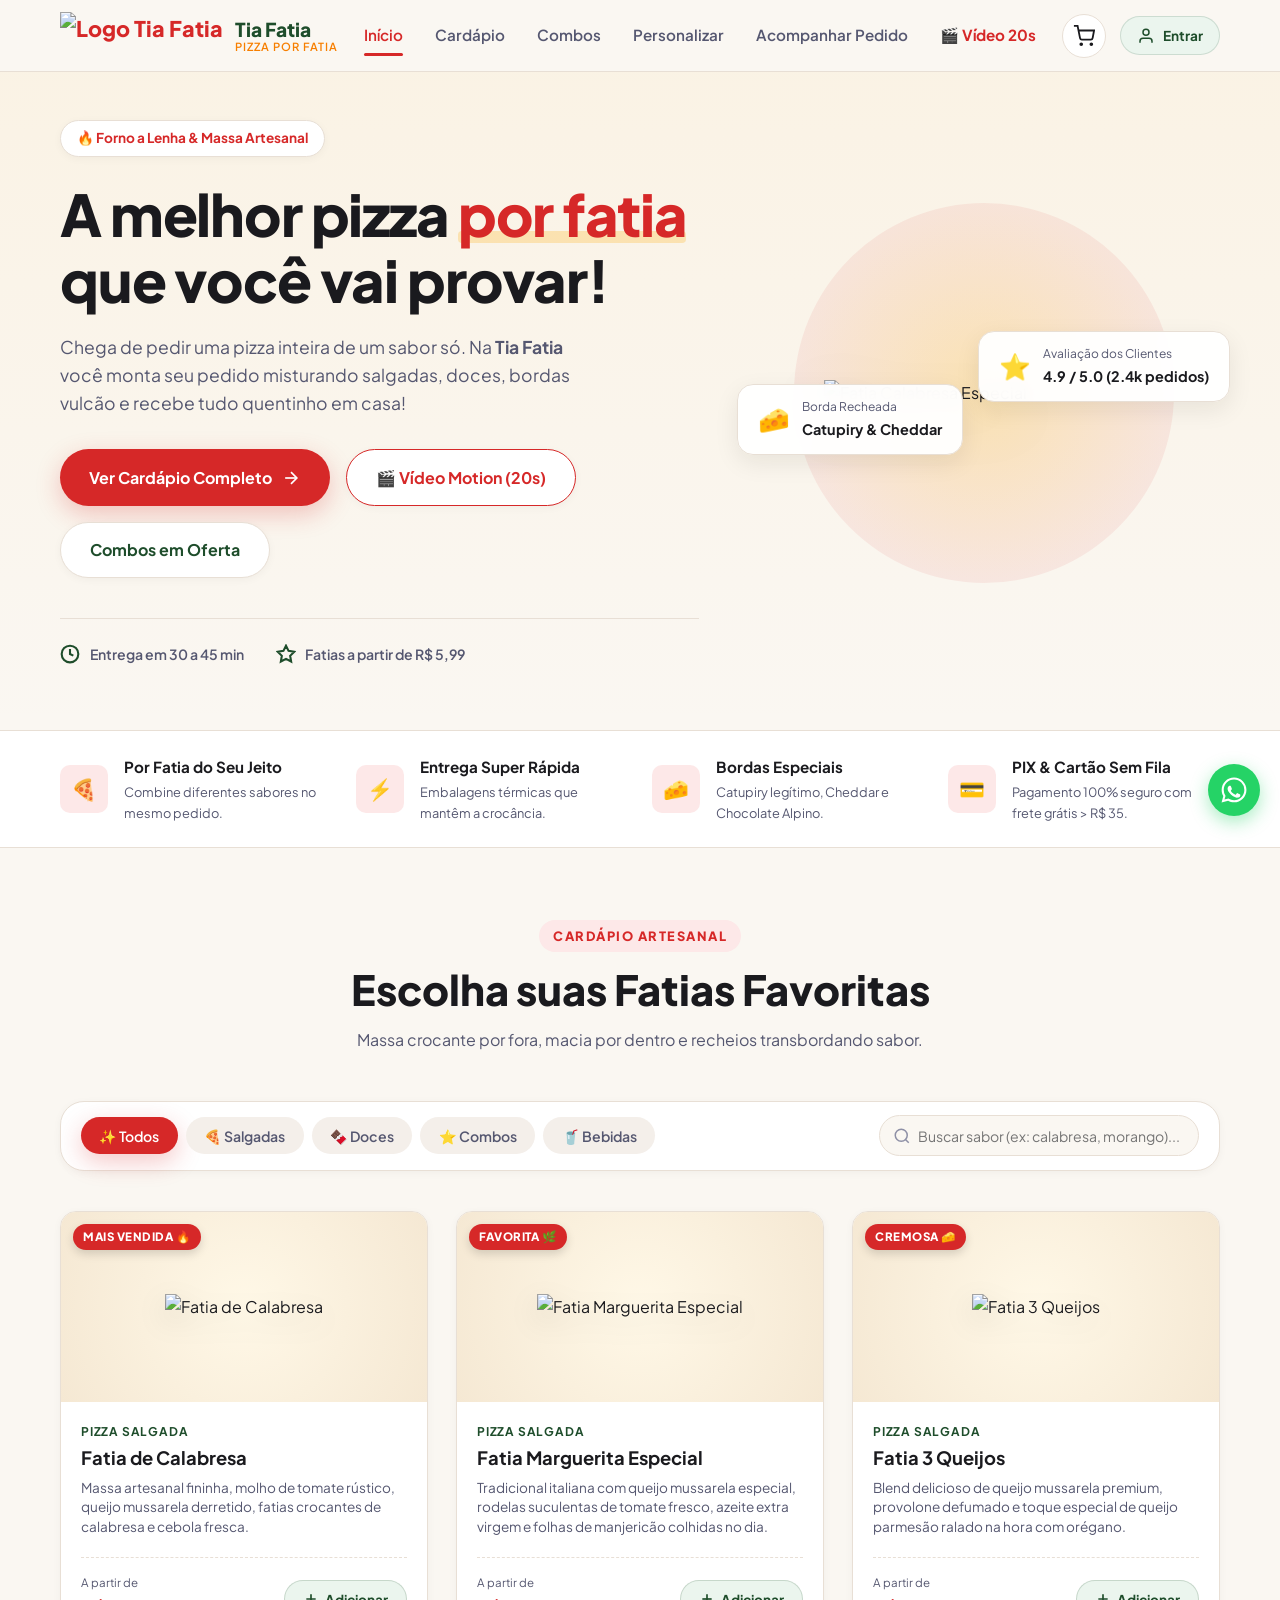
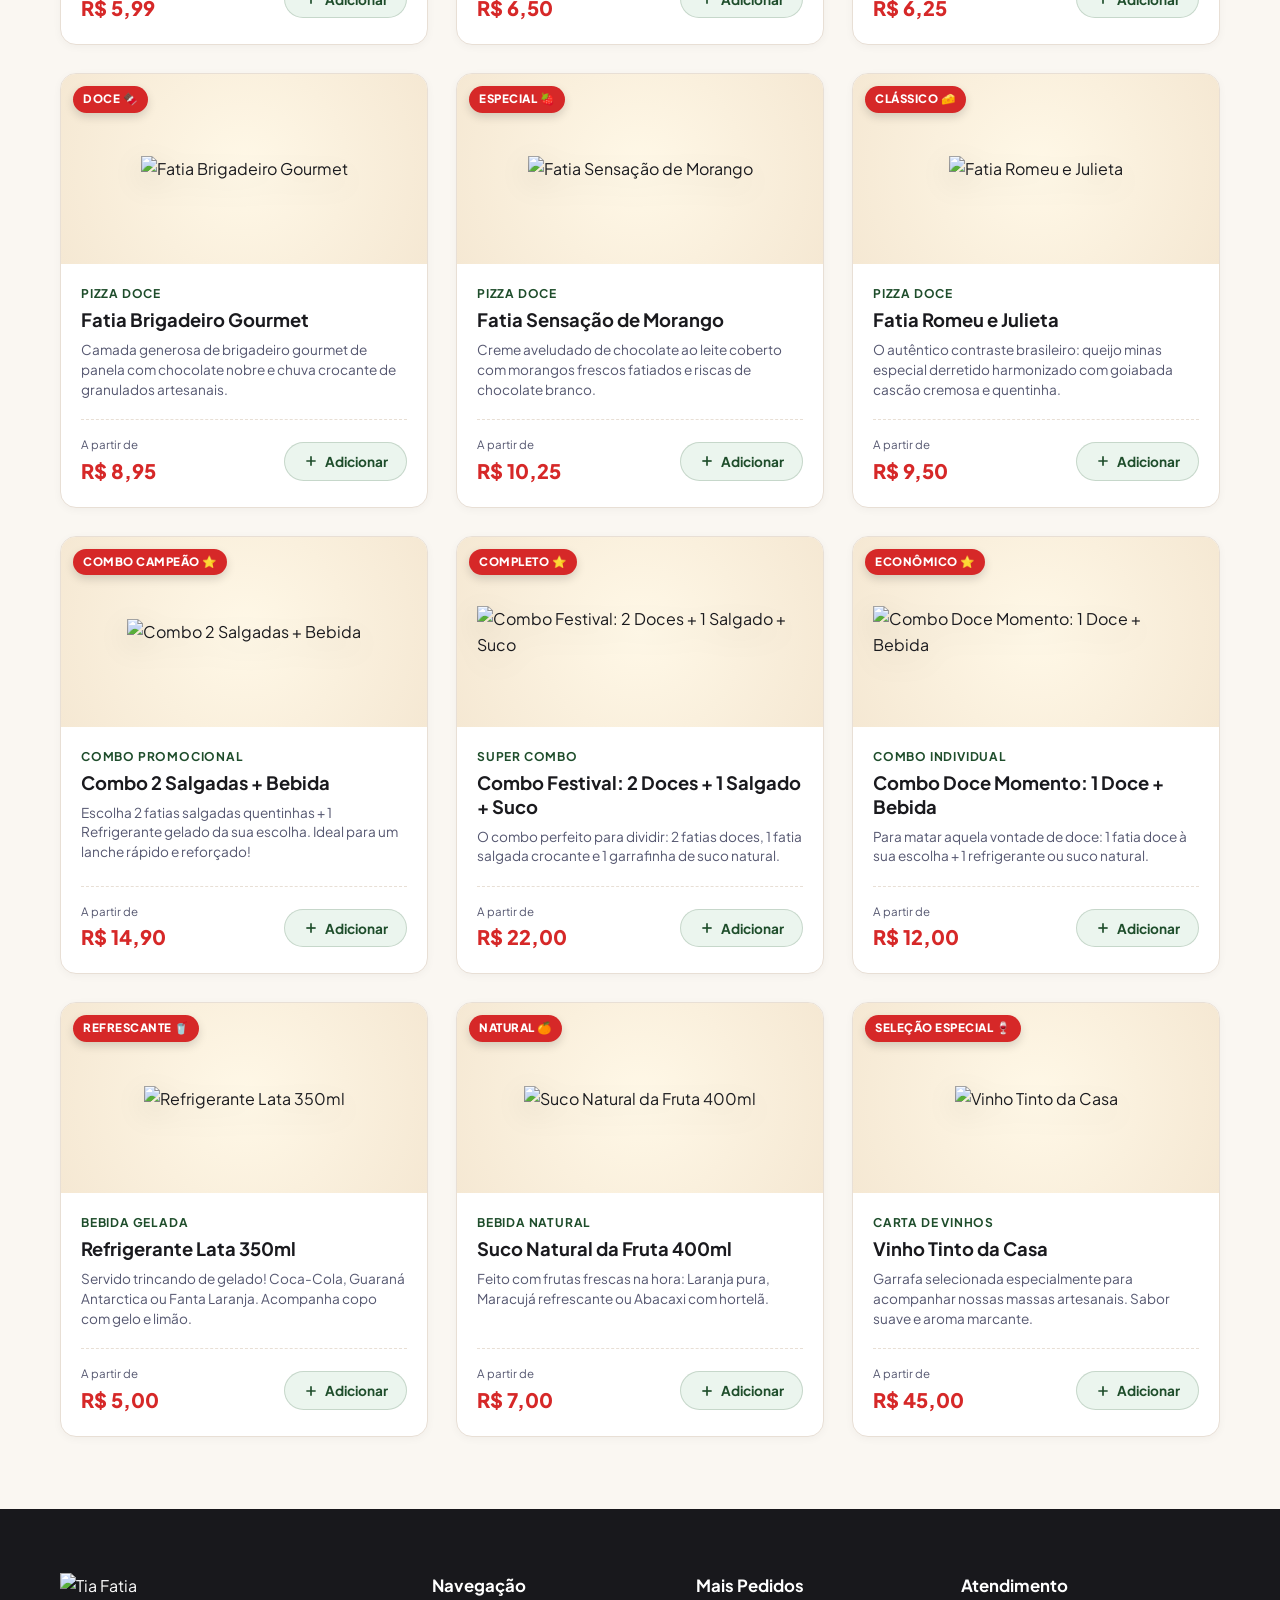
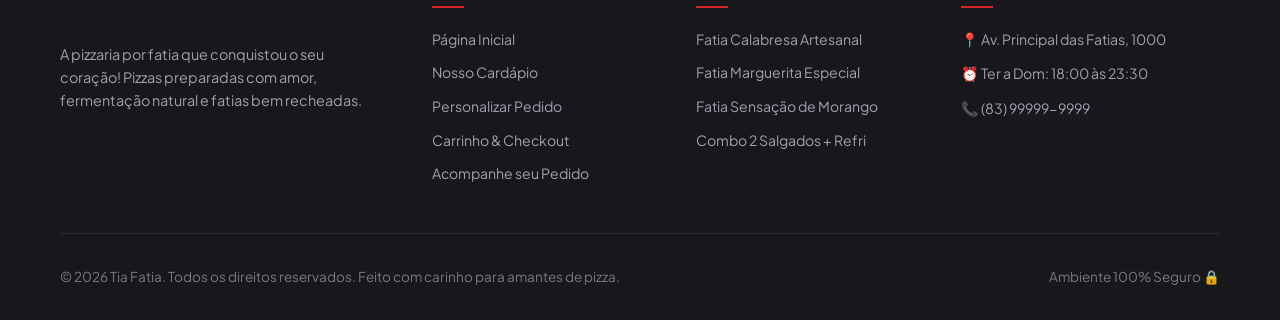
==== commit fe2d5f0f: "pequenas alteracoes" ====
--- a/index.html
+++ b/index.html
@@ -40,6 +40,7 @@
                 <a href="#combos">Combos</a>
                 <a href="pedido.html">Personalizar</a>
                 <a href="entregas.html">Acompanhar Pedido</a>
+                <a href="motion-design.html" style="color: var(--primary); font-weight: 700;">🎬 Vídeo 20s</a>
             </nav>
 
             <!-- Ações: Carrinho & Login -->
@@ -88,6 +89,9 @@
                                 <line x1="5" y1="12" x2="19" y2="12"></line>
                                 <polyline points="12 5 19 12 12 19"></polyline>
                             </svg>
+                        </a>
+                        <a href="motion-design.html" class="btn-secondary" style="border-color: var(--primary); color: var(--primary);">
+                            <span>🎬 Vídeo Motion (20s)</span>
                         </a>
                         <a href="#combos" class="btn-secondary">
                             <span>Combos em Oferta</span>
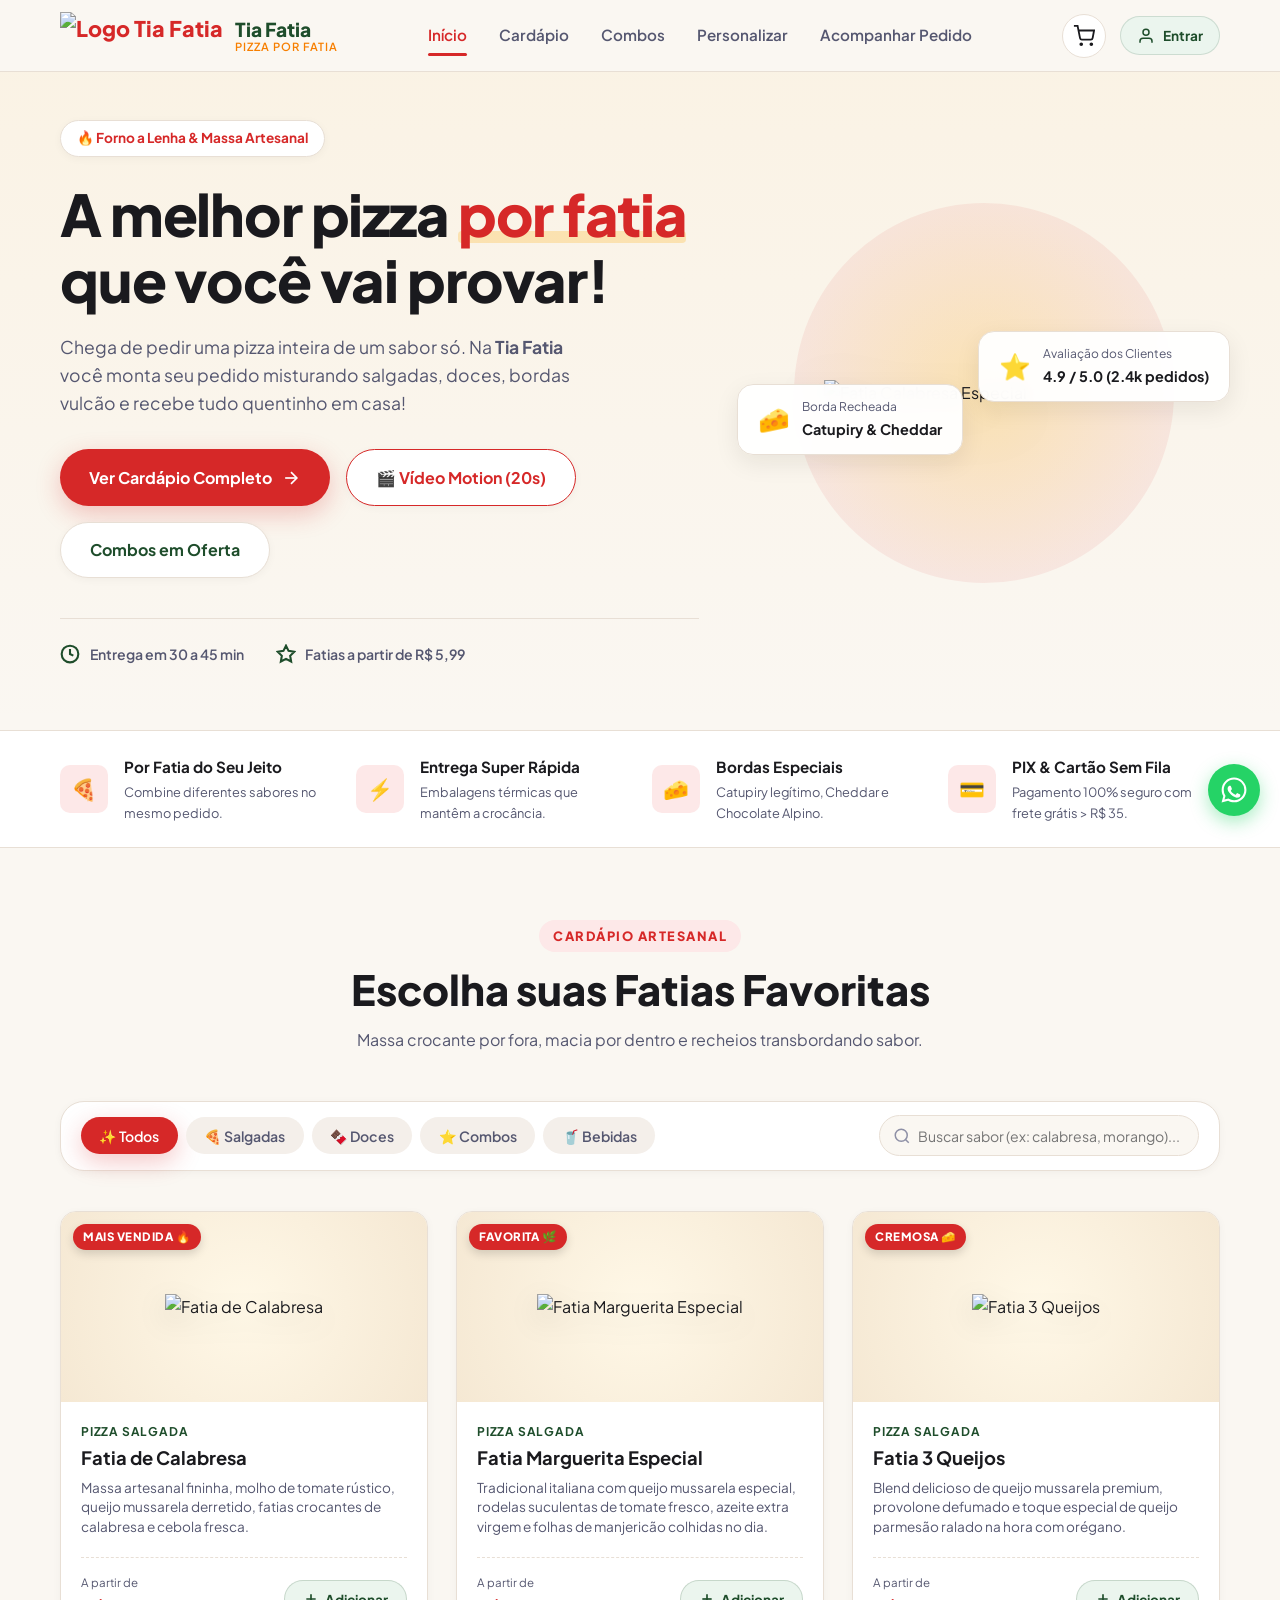
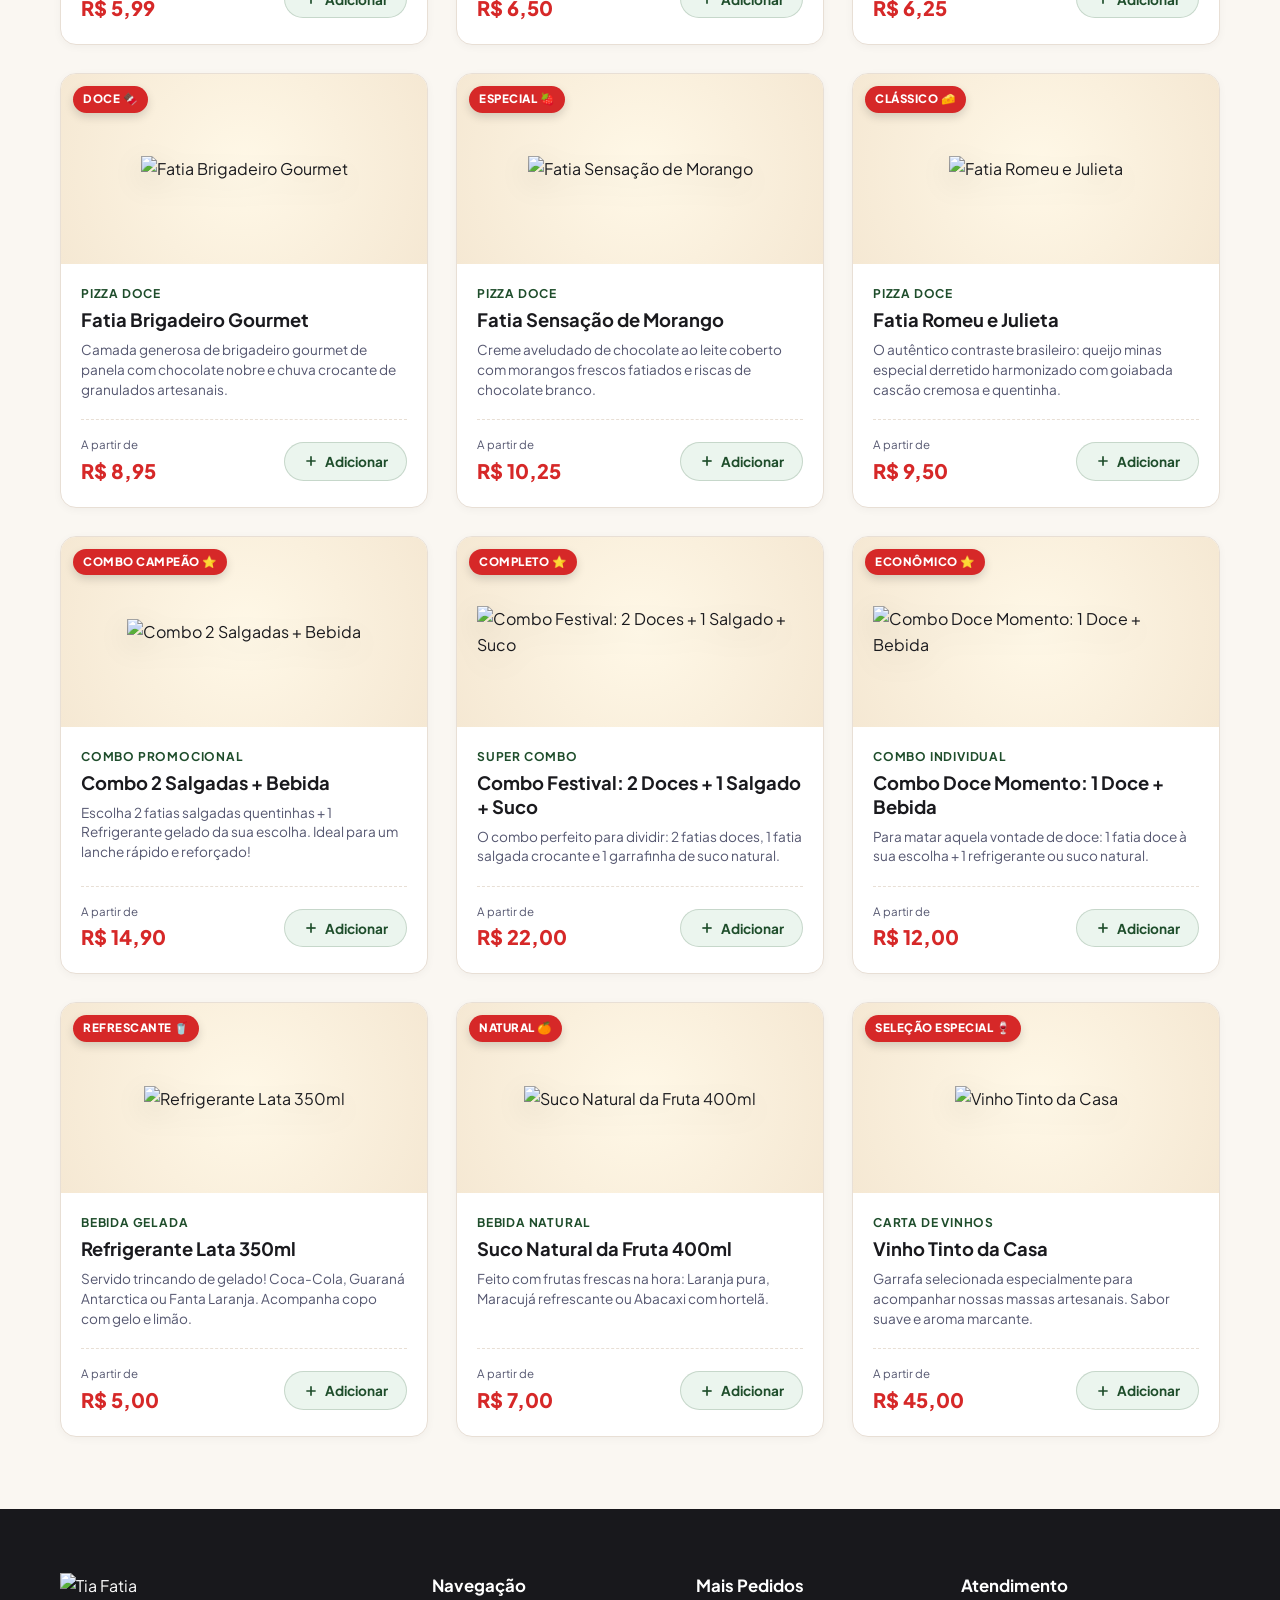
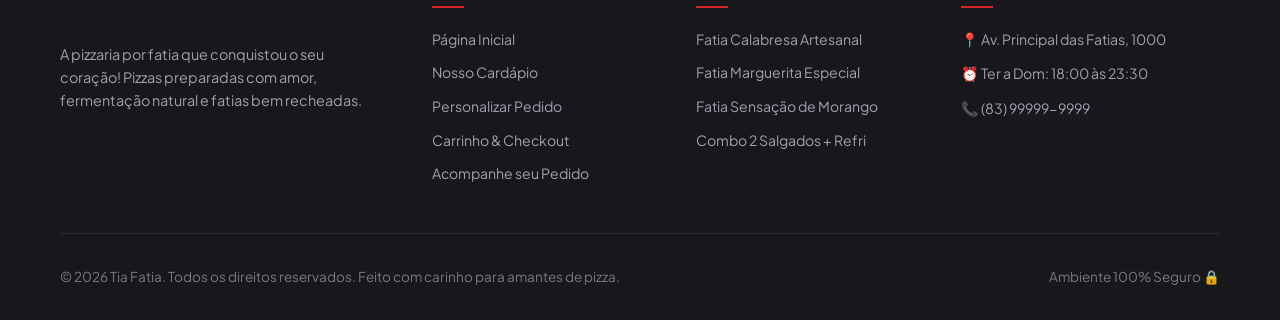
==== commit 31eafb7c: "video tirado" ====
--- a/index.html
+++ b/index.html
@@ -40,7 +40,7 @@
                 <a href="#combos">Combos</a>
                 <a href="pedido.html">Personalizar</a>
                 <a href="entregas.html">Acompanhar Pedido</a>
-                <a href="motion-design.html" style="color: var(--primary); font-weight: 700;">🎬 Vídeo 20s</a>
+
             </nav>
 
             <!-- Ações: Carrinho & Login -->
